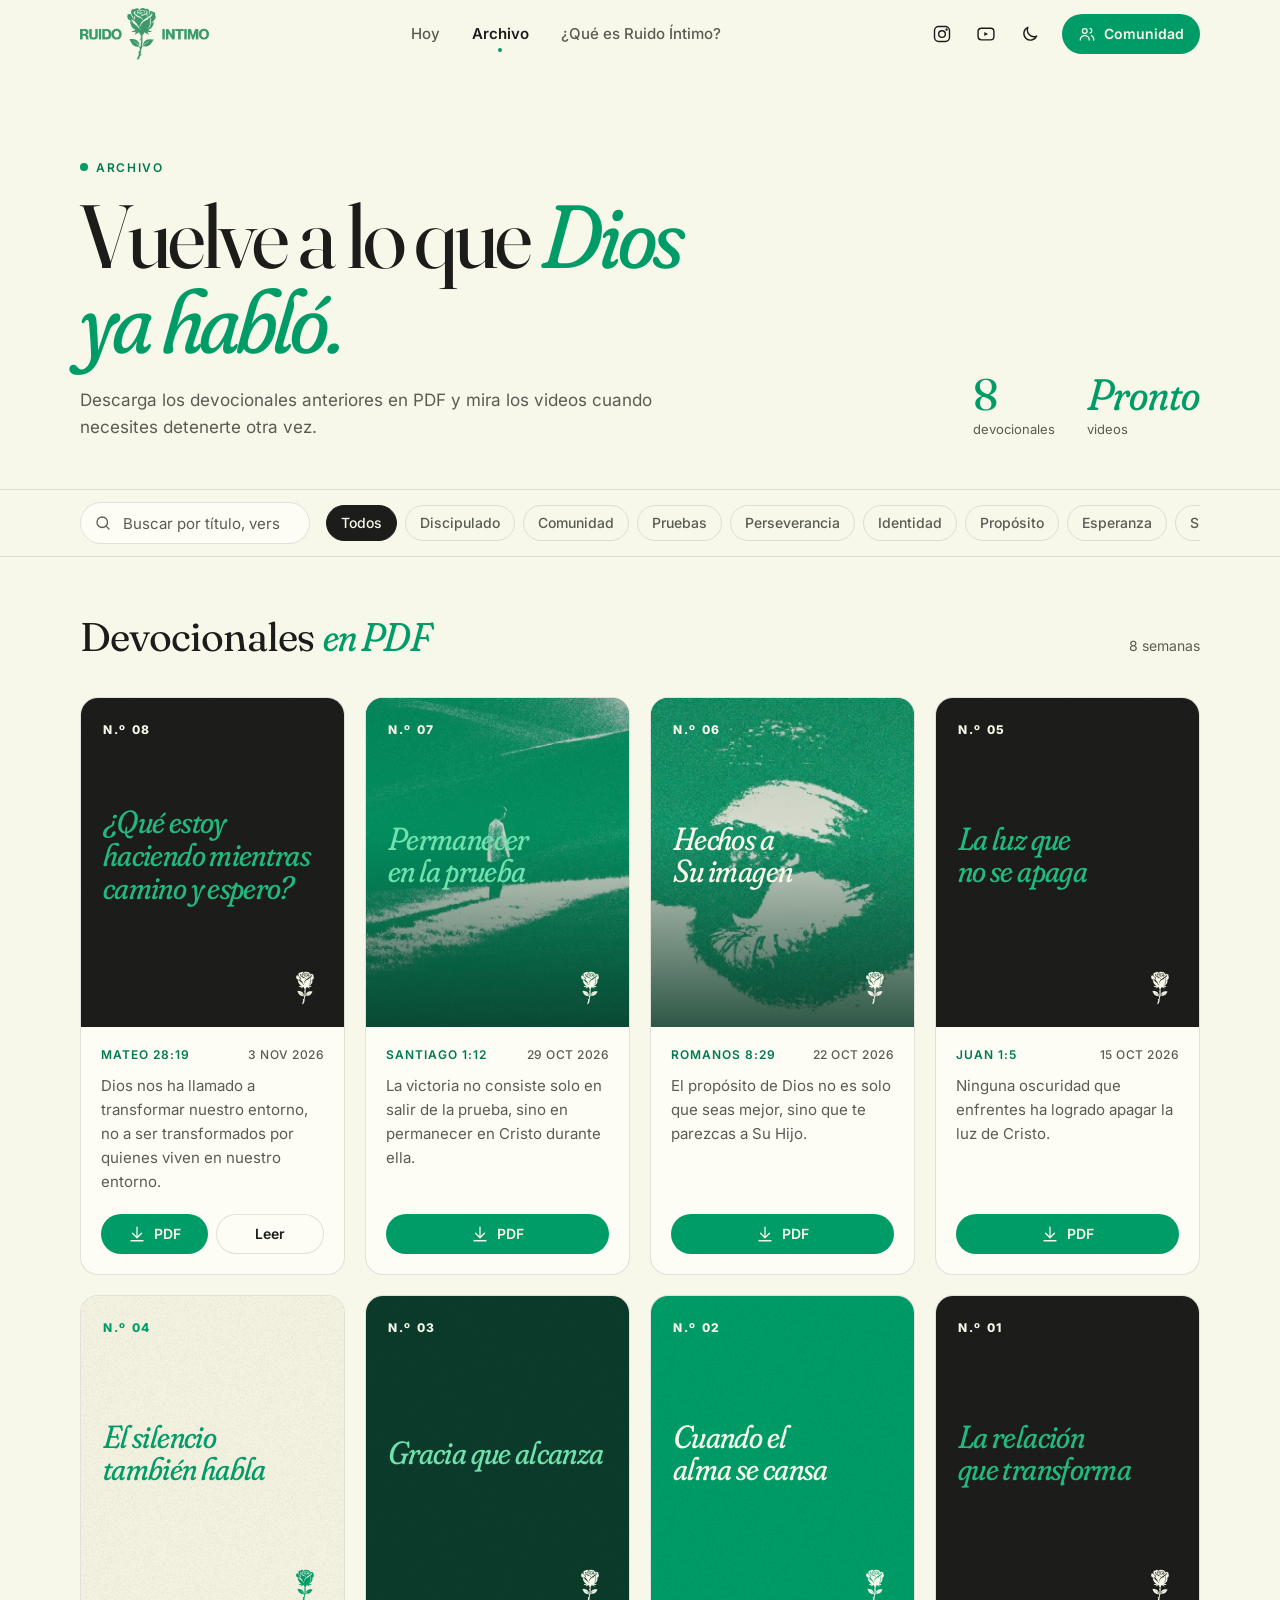
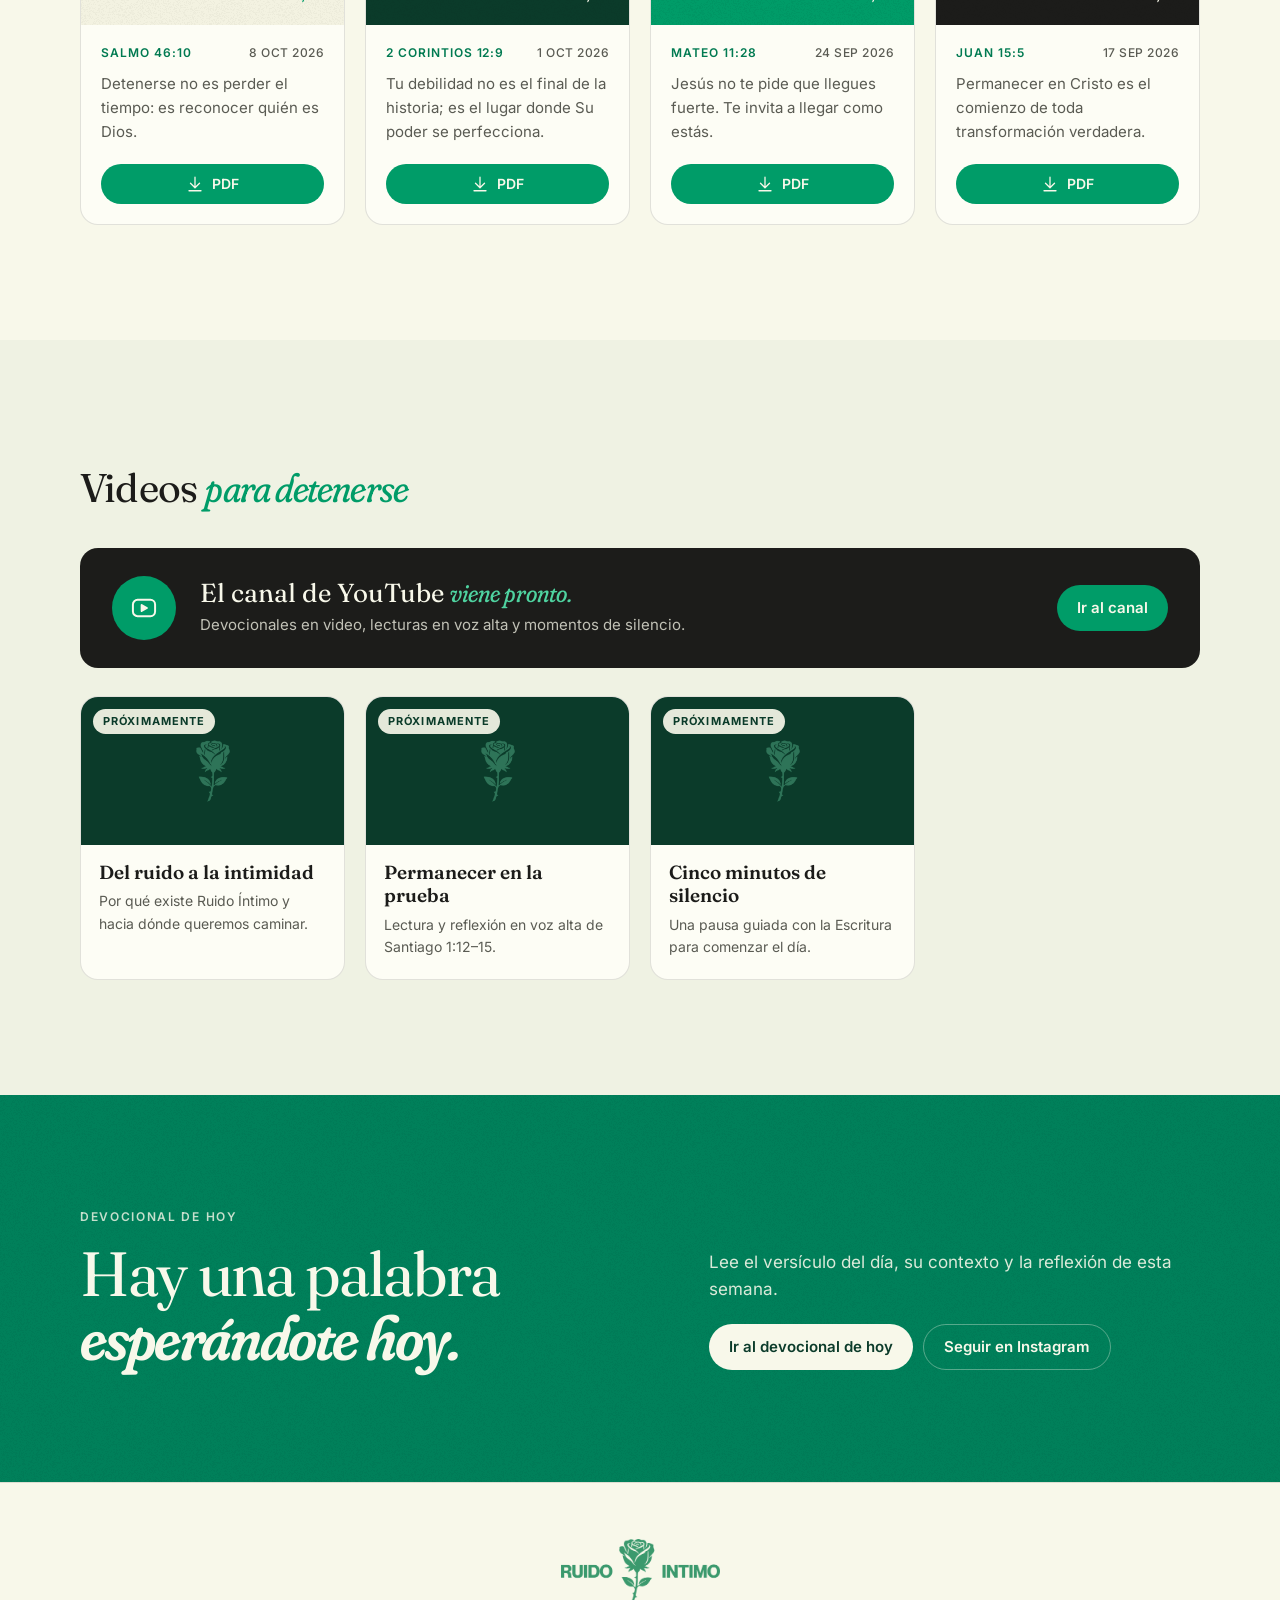
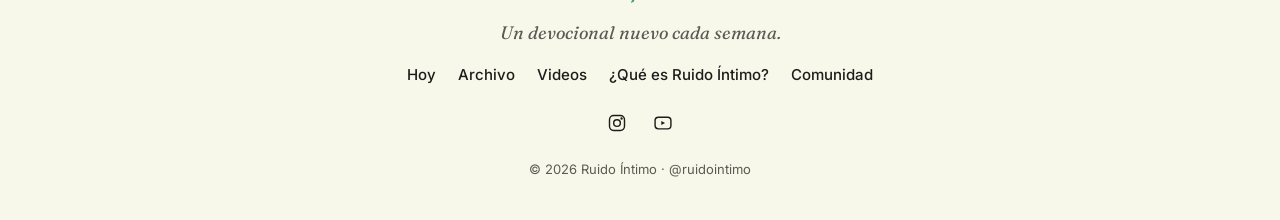
==== archivo.html @ d2992144 "Publicar sitio Ruido Íntimo: Hoy, Archivo y ¿Qué es Ruido Íntimo? Devocional del 3 de noviembre (Mat" ====
<!DOCTYPE html>
<html lang="es">
<head>
  <meta charset="UTF-8">
  <meta name="viewport" content="width=device-width, initial-scale=1.0">
  <title>Archivo · Devocionales y videos · Ruido Íntimo</title>
  <meta name="description" content="Descarga los devocionales anteriores de Ruido Íntimo en PDF y mira los videos del canal.">
  <meta name="theme-color" content="#F8F8EA" media="(prefers-color-scheme: light)">
  <meta name="theme-color" content="#0E1310" media="(prefers-color-scheme: dark)">

  <meta property="og:type" content="website">
  <meta property="og:title" content="Archivo · Ruido Íntimo">
  <meta property="og:description" content="Devocionales anteriores en PDF y videos.">
  <meta property="og:image" content="img/og-ruido-intimo.jpg">

  <link rel="icon" href="img/favicon.png" type="image/png">
  <link rel="apple-touch-icon" href="img/apple-touch-icon.png">

  <script>
    document.documentElement.classList.add('js');
    try { var t = localStorage.getItem('ri-tema'); if (t) document.documentElement.setAttribute('data-tema', t); } catch (e) {}
  </script>

  <!-- Tipografías propias: se precargan las que se ven primero -->
  <link rel="preload" href="fonts/fraunces-italic.woff2" as="font" type="font/woff2" crossorigin>
  <link rel="preload" href="fonts/inter.woff2" as="font" type="font/woff2" crossorigin>

  <link rel="stylesheet" href="css/estilos.css">
</head>
<body>

  <a class="saltar" href="#contenido">Saltar al contenido</a>

  <!-- ============================================================
       CABECERA
  ============================================================ -->
  <header class="cabecera" id="cabecera">
    <div class="contenedor cabecera-inner">
      <!-- Logotipo: versión a color (modo día) y blanca (modo noche) -->
      <a href="index.html" class="marca" aria-label="Ruido Íntimo — inicio">
        <img class="logo logo-color"  src="img/logo-color.png"  alt="" width="800" height="322">
        <img class="logo logo-blanco" src="img/logo-blanco.png" alt="" width="800" height="322">
      </a>

      <nav class="nav" aria-label="Principal">
        <a href="index.html" class="nav-link">Hoy</a>
        <a href="archivo.html" class="nav-link" aria-current="page">Archivo</a>
        <a href="que-es.html" class="nav-link">¿Qué es Ruido Íntimo?</a>
      </nav>

      <div class="cabecera-acciones">
        <a href="https://www.instagram.com/ruidointimo/" class="icono-btn" target="_blank" rel="noopener" aria-label="Instagram de Ruido Íntimo">
          <svg viewBox="0 0 24 24" aria-hidden="true"><rect x="3" y="3" width="18" height="18" rx="5"/><circle cx="12" cy="12" r="4"/><circle cx="17.5" cy="6.5" r=".6" fill="currentColor"/></svg>
        </a>
        <!-- REEMPLAZA el href por el link de tu canal de YouTube -->
        <a href="https://www.youtube.com/" class="icono-btn" target="_blank" rel="noopener" aria-label="Canal de YouTube de Ruido Íntimo">
          <svg viewBox="0 0 24 24" aria-hidden="true"><rect x="2.5" y="5" width="19" height="14" rx="4"/><path d="M10 9.5l4.5 2.5-4.5 2.5z" fill="currentColor" stroke="none"/></svg>
        </a>
        <button class="icono-btn" type="button" data-tema-toggle aria-label="Cambiar a modo noche">
          <svg class="ico-luna" viewBox="0 0 24 24" aria-hidden="true"><path d="M20 14.5A8 8 0 0 1 9.5 4a8 8 0 1 0 10.5 10.5z"/></svg>
          <svg class="ico-sol" viewBox="0 0 24 24" aria-hidden="true"><circle cx="12" cy="12" r="4"/><path d="M12 2v2M12 20v2M4.9 4.9l1.4 1.4M17.7 17.7l1.4 1.4M2 12h2M20 12h2M4.9 19.1l1.4-1.4M17.7 6.3l1.4-1.4"/></svg>
        </button>
        <a href="que-es.html#comunidad" class="btn btn-primario btn-sm btn-comunidad">
          <svg viewBox="0 0 24 24" aria-hidden="true"><circle cx="9" cy="8" r="3.2"/><path d="M3 20a6 6 0 0 1 12 0"/><path d="M16 4.6a3.2 3.2 0 0 1 0 6.2M18 14.2A6 6 0 0 1 21 20"/></svg>
          Comunidad
        </a>
      </div>
    </div>
  </header>


  <main id="contenido">

    <!-- ============================================================
         PRESENTACIÓN DEL ARCHIVO
    ============================================================ -->
    <section class="archivo-hero">
      <div class="contenedor archivo-hero-grid">
        <div>
          <p class="eyebrow entrada" style="--d:0"><span class="punto" aria-hidden="true"></span> Archivo</p>
          <h1 class="archivo-titulo entrada" style="--d:1">Vuelve a lo que <em>Dios ya habló.</em></h1>
          <p class="bajada entrada" style="--d:2" >Descarga los devocionales anteriores en PDF y mira los videos cuando necesites detenerte otra vez.</p>
        </div>
        <div class="archivo-cifras entrada" style="--d:3">
          <p><span class="cifra-num" id="cifra-devocionales">0</span><span class="cifra-etq">devocionales</span></p>
          <p><span class="cifra-num" id="cifra-videos">0</span><span class="cifra-etq">videos</span></p>
        </div>
      </div>
    </section>


    <!-- ============================================================
         FILTROS (búsqueda + temas)
    ============================================================ -->
    <div class="filtros">
      <div class="contenedor filtros-inner">
        <label class="buscador">
          <span class="sr-only">Buscar devocional</span>
          <svg viewBox="0 0 24 24" aria-hidden="true"><circle cx="11" cy="11" r="7"/><path d="M20 20l-3.5-3.5"/></svg>
          <input type="search" id="buscar" placeholder="Buscar por título, versículo o tema" autocomplete="off">
        </label>
        <div class="chips" id="chips" role="group" aria-label="Filtrar por tema">
          <!-- Se generan desde js/archivo.js -->
        </div>
      </div>
    </div>


    <!-- ============================================================
         DEVOCIONALES ANTERIORES (PDF)
         Las tarjetas se generan desde la lista en js/archivo.js
    ============================================================ -->
    <section class="seccion" id="devocionales" aria-labelledby="titulo-devs" style="padding-top:48px">
      <div class="contenedor">
        <div class="subtitulo-bloque">
          <h2 id="titulo-devs">Devocionales <em>en PDF</em></h2>
          <p class="resultados" id="resultados" aria-live="polite"></p>
        </div>

        <div class="grilla" id="grilla-devocionales">
          <noscript><p>Activa JavaScript para ver el archivo de devocionales.</p></noscript>
        </div>

        <div class="vacio" id="vacio">
          <strong>No encontramos ese devocional</strong>
          Prueba con otra palabra o elige “Todos”.
        </div>
      </div>
    </section>


    <!-- ============================================================
         VIDEOS (YouTube)
    ============================================================ -->
    <section class="seccion seccion-tinte" id="videos" aria-labelledby="titulo-videos">
      <div class="contenedor">
        <div class="subtitulo-bloque">
          <h2 id="titulo-videos">Videos <em>para detenerse</em></h2>
        </div>

        <div class="canal revelar">
          <span class="canal-icono" aria-hidden="true">
            <svg viewBox="0 0 24 24"><rect x="2.5" y="5" width="19" height="14" rx="4"/><path d="M10 9.5l4.5 2.5-4.5 2.5z" fill="currentColor"/></svg>
          </span>
          <div>
            <h3>El canal de YouTube <em>viene pronto.</em></h3>
            <p>Devocionales en video, lecturas en voz alta y momentos de silencio.</p>
          </div>
          <!-- REEMPLAZA el href por el link de tu canal cuando exista -->
          <a href="https://www.youtube.com/" class="btn btn-primario" target="_blank" rel="noopener" id="btn-canal">Ir al canal</a>
        </div>

        <div class="grilla grilla-videos" id="grilla-videos">
          <!-- Se generan desde js/archivo.js -->
        </div>
      </div>
    </section>


    <!-- ============================================================
         CIERRE
    ============================================================ -->
    <section class="cierre" aria-labelledby="titulo-cierre">
      <div class="contenedor cierre-grid revelar">
        <div>
          <p class="eyebrow eyebrow-claro">Devocional de hoy</p>
          <h2 id="titulo-cierre" class="cierre-titulo">Hay una palabra <em>esperándote hoy.</em></h2>
        </div>
        <div class="cierre-acciones">
          <p>Lee el versículo del día, su contexto y la reflexión de esta semana.</p>
          <div class="acciones">
            <a href="index.html" class="btn btn-claro">Ir al devocional de hoy</a>
            <a href="https://www.instagram.com/ruidointimo/" class="btn btn-borde-claro" target="_blank" rel="noopener">Seguir en Instagram</a>
          </div>
        </div>
      </div>
    </section>

  </main>


  <footer class="pie">
    <div class="contenedor pie-inner">
      <a href="index.html" class="pie-marca" aria-label="Ruido Íntimo — inicio">
        <img class="logo logo-color"  src="img/logo-color.png"  alt="" width="800" height="322" loading="lazy">
        <img class="logo logo-blanco" src="img/logo-blanco.png" alt="" width="800" height="322" loading="lazy">
      </a>
      <p class="pie-lema">Un devocional nuevo cada semana.</p>
      <nav class="pie-nav" aria-label="Pie de página">
        <a href="index.html">Hoy</a>
        <a href="archivo.html">Archivo</a>
        <a href="archivo.html#videos">Videos</a>
        <a href="que-es.html">¿Qué es Ruido Íntimo?</a>
        <a href="que-es.html#comunidad">Comunidad</a>
      </nav>
      <div class="pie-redes">
        <a href="https://www.instagram.com/ruidointimo/" class="icono-btn" target="_blank" rel="noopener" aria-label="Instagram"><svg viewBox="0 0 24 24" aria-hidden="true"><rect x="3" y="3" width="18" height="18" rx="5"/><circle cx="12" cy="12" r="4"/><circle cx="17.5" cy="6.5" r=".6" fill="currentColor"/></svg></a>
        <a href="https://www.youtube.com/" class="icono-btn" target="_blank" rel="noopener" aria-label="YouTube"><svg viewBox="0 0 24 24" aria-hidden="true"><rect x="2.5" y="5" width="19" height="14" rx="4"/><path d="M10 9.5l4.5 2.5-4.5 2.5z" fill="currentColor" stroke="none"/></svg></a>
      </div>
      <p class="pie-copy">© <span data-anio>2026</span> Ruido Íntimo · @ruidointimo</p>
    </div>
  </footer>


  <nav class="tabbar" aria-label="Navegación móvil">
    <a href="index.html" class="tab">
      <svg viewBox="0 0 24 24" aria-hidden="true"><path d="M12 3v3M12 18v3M3 12h3M18 12h3"/><circle cx="12" cy="12" r="4"/></svg>
      Hoy
    </a>
    <a href="archivo.html" class="tab" aria-current="page">
      <svg viewBox="0 0 24 24" aria-hidden="true"><path d="M4 4h6l2 2h8v13a1 1 0 0 1-1 1H5a1 1 0 0 1-1-1z"/></svg>
      Archivo
    </a>
    <a href="que-es.html#comunidad" class="tab">
      <svg viewBox="0 0 24 24" aria-hidden="true"><circle cx="9" cy="8" r="3.2"/><path d="M3 20a6 6 0 0 1 12 0"/><path d="M16 4.6a3.2 3.2 0 0 1 0 6.2M18 14.2A6 6 0 0 1 21 20"/></svg>
      Comunidad
    </a>
    <a href="que-es.html" class="tab">
      <svg viewBox="0 0 24 24" aria-hidden="true"><path d="M12 21c-4-3-8-6.5-8-11a4.5 4.5 0 0 1 8-2.8A4.5 4.5 0 0 1 20 10c0 4.5-4 8-8 11z"/></svg>
      Qué es
    </a>
  </nav>

  <div class="aviso" id="aviso" role="status" aria-live="polite"></div>

  <script src="js/app.js" defer></script>
  <script src="js/archivo.js" defer></script>
</body>
</html>
---- css/estilos.css ----
/* ============================================================
   RUIDO ÍNTIMO — estilos.css
   Sitio devocional: Hoy (index.html) + Archivo (archivo.html)

   Índice
   00. Tipografías
   01. Variables (colores, tipografía, espacios) + modo noche
   02. Base
   03. Utilidades y botones
   04. Cabecera, navegación y barra de progreso
   05. Hoy — versículo del día
   06. Secciones genéricas
   07. Lector bíblico
   08. Concordancias
   09. Devocional
   10. Cierre y pie
   11. Archivo — devocionales y videos
   11b. ¿Qué es Ruido Íntimo?
   12. Elementos flotantes (tabbar, selección, aviso)
   13. Animaciones
   14. Responsive
   ============================================================ */


/* ------------------------------------------------------------
   00. TIPOGRAFÍAS (alojadas en el sitio: más rápido, sin terceros)
   Fraunces (serif editorial, con eje SOFT) + Inter (sans de interfaz)
   Licencia SIL Open Font License — ver /fonts
------------------------------------------------------------ */
@font-face {
  font-family: 'Fraunces';
  font-style: normal;
  font-weight: 100 900;
  font-display: swap;
  src: url('../fonts/fraunces.woff2') format('woff2');
}
@font-face {
  font-family: 'Fraunces';
  font-style: italic;
  font-weight: 100 900;
  font-display: swap;
  src: url('../fonts/fraunces-italic.woff2') format('woff2');
}
@font-face {
  font-family: 'Inter';
  font-style: normal;
  font-weight: 100 900;
  font-display: swap;
  src: url('../fonts/inter.woff2') format('woff2');
}

/* ------------------------------------------------------------
   01. VARIABLES
   Verde de marca tomado de las piezas de Instagram (#009C68)
------------------------------------------------------------ */
:root {
  /* Rosa del logo incrustada: funciona también al abrir el sitio sin servidor */
  --rosa: url('[data-uri]');
  --crema:        #F8F8EA;   /* fondo papel de las piezas */
  --papel:        #FDFDF5;   /* tarjetas */
  --tinte:        #EFF2E3;   /* fondo alterno de sección */
  --tinta:        #1C1C1A;   /* texto principal */
  --tinta-suave:  #5A5B53;   /* texto secundario */
  --linea:        rgba(28, 28, 26, .12);

  --verde:        #009C68;   /* verde Ruido Íntimo */
  --verde-texto:  #007A51;   /* verde con contraste AA para textos pequeños */
  --verde-hondo:  #0B3B2A;   /* verde profundo para bloques oscuros */
  --verde-luz:    #DCEFE4;   /* marcado de versículos */
  --sobre-verde:  #F8F8EA;

  --serif: 'Fraunces', Georgia, 'Times New Roman', serif;
  --sans:  'Inter', system-ui, -apple-system, 'Segoe UI', Roboto, sans-serif;

  --ancho:        1200px;
  --ancho-lectura: 680px;
  --radio:        18px;
  --radio-sm:     10px;
  --sombra:       0 1px 2px rgba(0,0,0,.04), 0 12px 32px -12px rgba(11,59,42,.18);
  --tam-lectura:  1.1875rem; /* 19px — el lector A−/A+ lo modifica */
  --cabecera-alto: 68px;
}

/* Modo noche: cuando el sistema lo pide y la persona no eligió "día" */
@media (prefers-color-scheme: dark) {
  :root:not([data-tema="claro"]) {
    --crema:       #0E1310;
    --papel:       #151C18;
    --tinte:       #121915;
    --tinta:       #ECEDE2;
    --tinta-suave: #A4AA9F;
    --linea:       rgba(236, 237, 226, .12);
    --verde:       #22B97F;
    --verde-texto: #4FD3A0;
    --verde-hondo: #08281C;
    --verde-luz:   rgba(34, 185, 127, .18);
    --sobre-verde: #08190F;
    --sombra:      0 1px 2px rgba(0,0,0,.3), 0 12px 32px -12px rgba(0,0,0,.6);
  }
}
/* Modo noche elegido manualmente */
:root[data-tema="oscuro"] {
  --crema:       #0E1310;
  --papel:       #151C18;
  --tinte:       #121915;
  --tinta:       #ECEDE2;
  --tinta-suave: #A4AA9F;
  --linea:       rgba(236, 237, 226, .12);
  --verde:       #22B97F;
  --verde-texto: #4FD3A0;
  --verde-hondo: #08281C;
  --verde-luz:   rgba(34, 185, 127, .18);
  --sobre-verde: #08190F;
  --sombra:      0 1px 2px rgba(0,0,0,.3), 0 12px 32px -12px rgba(0,0,0,.6);
}


/* ------------------------------------------------------------
   02. BASE
------------------------------------------------------------ */
*, *::before, *::after { box-sizing: border-box; }

html {
  scroll-behavior: smooth;
  scroll-padding-top: calc(var(--cabecera-alto) + 16px);
  -webkit-text-size-adjust: 100%;
}

body {
  margin: 0;
  background: var(--crema);
  color: var(--tinta);
  font-family: var(--sans);
  font-size: 1rem;
  line-height: 1.6;
  -webkit-font-smoothing: antialiased;
  text-rendering: optimizeLegibility;
  transition: background-color .3s ease, color .3s ease;
}

img, svg { display: block; max-width: 100%; }
img { height: auto; }

h1, h2, h3, p, blockquote, figure, ul { margin: 0; }
ul { padding: 0; list-style: none; }

a { color: inherit; text-decoration: none; }

button { font: inherit; color: inherit; cursor: pointer; background: none; border: 0; padding: 0; }

svg { fill: none; stroke: currentColor; stroke-width: 1.7; stroke-linecap: round; stroke-linejoin: round; }

::selection { background: var(--verde); color: var(--sobre-verde); }

:focus-visible {
  outline: 2px solid var(--verde);
  outline-offset: 3px;
  border-radius: 6px;
}

.saltar {
  position: absolute; left: 16px; top: -60px; z-index: 100;
  background: var(--verde); color: var(--sobre-verde);
  padding: 10px 16px; border-radius: 999px; font-weight: 600;
}
.saltar:focus { top: 12px; }

.sr-only {
  position: absolute; width: 1px; height: 1px;
  overflow: hidden; clip: rect(0 0 0 0); white-space: nowrap;
}


/* Itálicas suaves (eje SOFT de Fraunces), como en las piezas de Instagram */
.versiculo-grande p { font-variation-settings: "opsz" 144, "SOFT" 0; }
.titulo-seccion em, .devocional-titulo em, .cierre-titulo em,
.archivo-titulo em, .subtitulo-bloque h2 em, .portada-titulo, .conc-texto,
.cita-destacada p, .tarjeta-devocional-titulo em, .hoy-imagen-ref, .canal h3 em {
  font-variation-settings: "opsz" 144, "SOFT" 100;
}


/* ------------------------------------------------------------
   03. UTILIDADES Y BOTONES
------------------------------------------------------------ */
.contenedor {
  width: 100%;
  max-width: var(--ancho);
  margin-inline: auto;
  padding-inline: clamp(16px, 4vw, 40px);
}

.eyebrow {
  display: flex; align-items: center; flex-wrap: wrap; gap: 8px;
  font-family: var(--sans);
  font-size: .75rem;
  font-weight: 600;
  letter-spacing: .14em;
  text-transform: uppercase;
  color: var(--verde-texto);
}
.eyebrow .sep { opacity: .5; }
.eyebrow time { color: var(--tinta-suave); letter-spacing: .08em; }
.eyebrow .num {
  font-weight: 800; color: var(--tinta);
  padding-right: 10px; margin-right: 2px;
  border-right: 1px solid var(--linea);
}

.punto {
  width: 8px; height: 8px; border-radius: 50%;
  background: var(--verde);
  box-shadow: 0 0 0 0 var(--verde);
  animation: latido 2.4s ease-out infinite;
}

.chip {
  display: inline-flex; align-items: center;
  font-family: var(--sans);
  font-size: .6875rem; font-weight: 600; font-style: normal;
  letter-spacing: .08em;
  padding: 3px 8px;
  border: 1px solid var(--linea);
  border-radius: 999px;
  color: var(--tinta-suave);
  vertical-align: middle;
}
.chip-solido { background: var(--verde); border-color: var(--verde); color: var(--sobre-verde); }

.btn {
  display: inline-flex; align-items: center; justify-content: center; gap: 8px;
  min-height: 46px;
  padding: 0 20px;
  border-radius: 999px;
  font-family: var(--sans);
  font-size: .9375rem;
  font-weight: 600;
  line-height: 1;
  white-space: nowrap;
  transition: transform .2s ease, background-color .2s ease, color .2s ease, border-color .2s ease;
}
.btn svg { width: 18px; height: 18px; flex-shrink: 0; }
.btn:active { transform: scale(.97); }

.btn-primario { background: var(--verde); color: var(--sobre-verde); }
.btn-primario:hover { background: var(--verde-texto); }

.btn-borde { border: 1px solid var(--linea); color: var(--tinta); background: var(--papel); }
.btn-borde:hover { border-color: var(--verde); color: var(--verde-texto); }

.btn-claro { background: var(--sobre-verde); color: var(--verde-hondo); }
.btn-claro:hover { background: #fff; }
.btn-borde-claro { border: 1px solid rgba(248,248,234,.35); color: #F8F8EA; }
.btn-borde-claro:hover { border-color: #F8F8EA; }

.btn-sm { min-height: 40px; padding: 0 16px; font-size: .875rem; }

.btn[aria-disabled="true"] { opacity: .5; pointer-events: none; }

.icono-btn {
  display: grid; place-items: center;
  width: 40px; height: 40px;
  border-radius: 50%;
  color: var(--tinta);
  transition: background-color .2s ease, color .2s ease;
}
.icono-btn:hover { background: var(--verde-luz); color: var(--verde-texto); }
.icono-btn svg { width: 20px; height: 20px; }

/* Ícono sol/luna según el tema */
.ico-sol { display: none; }
:root[data-tema="oscuro"] .ico-luna { display: none; }
:root[data-tema="oscuro"] .ico-sol  { display: block; }
@media (prefers-color-scheme: dark) {
  :root:not([data-tema="claro"]) .ico-luna { display: none; }
  :root:not([data-tema="claro"]) .ico-sol  { display: block; }
}


/* ------------------------------------------------------------
   04. CABECERA, NAVEGACIÓN Y PROGRESO
------------------------------------------------------------ */
.progreso {
  position: fixed; inset: 0 0 auto 0; z-index: 60;
  height: 3px; pointer-events: none;
}
.progreso span {
  display: block; height: 100%;
  background: var(--verde);
  transform: scaleX(0);
  transform-origin: left;
}

.cabecera {
  position: sticky; top: 0; z-index: 50;
  height: var(--cabecera-alto);
  background: color-mix(in srgb, var(--crema) 86%, transparent);
  -webkit-backdrop-filter: saturate(140%) blur(12px);
  backdrop-filter: saturate(140%) blur(12px);
  border-bottom: 1px solid transparent;
  transition: border-color .3s ease, background-color .3s ease;
}
.cabecera.con-borde { border-bottom-color: var(--linea); }

.cabecera-inner {
  height: 100%;
  display: flex; align-items: center; justify-content: space-between; gap: 24px;
}

/* Logotipo: dos aplicaciones.
   Color en modo día · Blanco en modo noche (mejor contraste sobre fondo oscuro) */
.marca, .pie-marca { display: flex; align-items: center; flex-shrink: 0; }
.logo { display: block; height: 52px; width: auto; }
.logo-blanco { display: none; }
:root[data-tema="oscuro"] .logo-color  { display: none; }
:root[data-tema="oscuro"] .logo-blanco { display: block; }
@media (prefers-color-scheme: dark) {
  :root:not([data-tema="claro"]) .logo-color  { display: none; }
  :root:not([data-tema="claro"]) .logo-blanco { display: block; }
}
.marca .logo { transition: transform .3s ease, opacity .3s ease; }
.marca:hover .logo { transform: scale(1.03); }

.btn-comunidad { margin-left: 8px; }

.nav { display: flex; gap: 4px; }
.nav-link {
  position: relative;
  padding: 8px 14px;
  border-radius: 999px;
  font-size: .9375rem; font-weight: 500;
  color: var(--tinta-suave);
  transition: color .2s ease, background-color .2s ease;
}
.nav-link:hover { color: var(--tinta); background: var(--verde-luz); }
.nav-link[aria-current="page"] { color: var(--tinta); font-weight: 600; }
.nav-link[aria-current="page"]::after {
  content: ""; position: absolute; left: 50%; bottom: 2px;
  width: 4px; height: 4px; border-radius: 50%;
  background: var(--verde); transform: translateX(-50%);
}

.cabecera-acciones { display: flex; align-items: center; gap: 4px; }


/* ------------------------------------------------------------
   05. HOY — VERSÍCULO DEL DÍA
------------------------------------------------------------ */
.hoy {
  padding-block: clamp(24px, 5vw, 64px) clamp(56px, 8vw, 112px);
}

.hoy-grid {
  display: grid;
  grid-template-columns: minmax(0, 5fr) minmax(0, 6fr);
  gap: clamp(28px, 5vw, 80px);
  align-items: center;
}

/* Imagen con grano, como en las piezas impresas */
.hoy-imagen {
  position: relative;
  aspect-ratio: 4 / 5;
  overflow: hidden;
  border-radius: 4px;
  background: var(--verde);
}
.hoy-imagen picture { display: block; height: 100%; }
.hoy-imagen img {
  width: 100%; height: 100%;
  object-fit: cover;
  object-position: 64% 50%;
  animation: respirar 18s ease-in-out infinite alternate;
}
.hoy-imagen::after {
  content: ""; position: absolute; inset: 0;
  background: url('../img/grano.png');
  mix-blend-mode: multiply;
  opacity: .55;
  pointer-events: none;
}
.hoy-imagen-ref {
  position: absolute; right: 16px; bottom: 14px; z-index: 1;
  font-family: var(--serif);
  font-style: italic; font-weight: 600;
  font-size: .9375rem;
  color: var(--verde-hondo);
  background: rgba(248,248,234,.88);
  padding: 4px 10px;
  border-radius: 999px;
}

.hoy-texto { display: flex; flex-direction: column; gap: 24px; }

.versiculo-grande p {
  font-family: var(--serif);
  font-style: italic;
  font-weight: 400;
  font-size: clamp(1.75rem, 1.1rem + 2.3vw, 3rem);
  line-height: 1.14;
  letter-spacing: -.008em;
  word-spacing: .06em;
  color: var(--tinta);
  text-wrap: pretty;
}
.versiculo-grande strong {
  font-weight: 800;
  color: var(--verde);
}

.referencia {
  display: flex; align-items: center; gap: 10px;
  font-family: var(--serif);
  font-size: 1.125rem; font-weight: 600;
}

.acciones { display: flex; flex-wrap: wrap; gap: 10px; }

/* Tarjeta de acceso al devocional */
.tarjeta-devocional {
  position: relative;
  display: grid; gap: 4px;
  margin-top: 8px;
  padding: 18px 64px 18px 22px;
  background: var(--papel);
  border: 1px solid var(--linea);
  border-left: 3px solid var(--verde);
  border-radius: var(--radio-sm);
  transition: transform .25s ease, box-shadow .25s ease;
}
.tarjeta-devocional:hover { transform: translateY(-2px); box-shadow: var(--sombra); }
.tarjeta-devocional-etq {
  font-size: .6875rem; font-weight: 600; letter-spacing: .14em; text-transform: uppercase;
  color: var(--verde-texto);
}
.tarjeta-devocional-titulo { font-family: var(--serif); font-size: 1.375rem; line-height: 1.2; }
.tarjeta-devocional-titulo em { color: var(--verde); }
.tarjeta-devocional-meta { font-size: .8125rem; color: var(--tinta-suave); }
.tarjeta-devocional .flecha {
  position: absolute; right: 22px; top: 50%;
  width: 22px; height: 22px; margin-top: -11px;
  color: var(--verde);
  transition: transform .25s ease;
}
.tarjeta-devocional:hover .flecha { transform: translateX(4px); }


/* ------------------------------------------------------------
   06. SECCIONES GENÉRICAS
------------------------------------------------------------ */
.seccion { padding-block: clamp(64px, 9vw, 120px); }
.seccion-tinte { background: var(--tinte); }

.seccion-cabecera {
  max-width: 720px;
  margin-bottom: clamp(32px, 4vw, 48px);
  display: grid; gap: 14px;
}

.titulo-seccion {
  font-family: var(--serif);
  font-weight: 400;
  font-size: clamp(2.25rem, 1.6rem + 2.4vw, 3.5rem);
  line-height: 1.05;
  letter-spacing: -.025em;
  font-variation-settings: "opsz" 144;
}
.titulo-seccion em, .devocional-titulo em, .cierre-titulo em, .archivo-titulo em {
  font-style: italic; color: var(--verde);
}

.bajada {
  font-size: 1.0625rem;
  color: var(--tinta-suave);
  max-width: 56ch;
}


/* ------------------------------------------------------------
   07. LECTOR BÍBLICO
------------------------------------------------------------ */
/* En escritorio: título a la izquierda (fijo) y lector a la derecha */
.pasaje-grid {
  display: grid;
  grid-template-columns: minmax(0, 4fr) minmax(0, 7fr);
  gap: clamp(32px, 5vw, 80px);
  align-items: start;
}
.pasaje-grid .seccion-cabecera {
  position: sticky; top: calc(var(--cabecera-alto) + 32px);
  margin-bottom: 0;
}

.lector {
  max-width: 820px;
  background: var(--papel);
  border: 1px solid var(--linea);
  border-radius: var(--radio);
  box-shadow: var(--sombra);
  overflow: hidden;
}

.lector-barra {
  display: flex; align-items: center; gap: 12px;
  padding: 14px 20px;
  border-bottom: 1px solid var(--linea);
}
.lector-titulo { font-weight: 600; font-size: .9375rem; }

.tamano { margin-left: auto; display: flex; gap: 4px; }
.tamano-btn {
  width: 38px; height: 34px;
  border: 1px solid var(--linea);
  border-radius: 8px;
  font-family: var(--serif); font-weight: 600; font-size: .9375rem;
  transition: border-color .2s ease, color .2s ease;
}
.tamano-btn span { font-family: var(--sans); font-size: .75rem; margin-left: 1px; }
.tamano-btn:hover { border-color: var(--verde); color: var(--verde-texto); }

.lector-texto {
  padding: clamp(24px, 4vw, 48px) clamp(20px, 5vw, 56px);
  font-family: var(--serif);
  font-size: var(--tam-lectura);
  line-height: 1.85;
}

/* Cada versículo se puede tocar para marcar */
.v {
  border-radius: 4px;
  cursor: pointer;
  transition: background-color .2s ease, box-shadow .2s ease;
  -webkit-box-decoration-break: clone;
          box-decoration-break: clone;
}
.v:hover { background: color-mix(in srgb, var(--verde-luz) 60%, transparent); }
.v sup {
  font-family: var(--sans);
  font-size: .62em; font-weight: 700;
  color: var(--verde-texto);
  margin: 0 4px 0 2px;
  vertical-align: .55em;
}
.v-dia { font-weight: 600; }
.v.marcado {
  background: var(--verde-luz);
  box-shadow: 0 2px 0 var(--verde);
}

.lector-credito {
  padding: 14px 20px;
  border-top: 1px solid var(--linea);
  font-size: .75rem;
  color: var(--tinta-suave);
}


/* ------------------------------------------------------------
   07b. VERSIONES, PIANO Y COMENTARIOS (index.html)
------------------------------------------------------------ */
.pasaje-columna { display: grid; gap: 14px; min-width: 0; }

/* Pestañas de versión */
.versiones {
  display: flex; gap: 4px;
  padding: 4px;
  background: var(--tinte);
  border-radius: 999px;
  overflow-x: auto; scrollbar-width: none;
}
.versiones::-webkit-scrollbar { display: none; }
.version-tab {
  flex-shrink: 0;
  height: 32px; padding: 0 12px;
  border-radius: 999px;
  font-size: .75rem; font-weight: 700; letter-spacing: .06em;
  color: var(--tinta-suave);
  transition: background-color .2s ease, color .2s ease;
}
.version-tab:hover { color: var(--tinta); }
.version-tab[aria-selected="true"] { background: var(--verde); color: var(--sobre-verde); }
.lector-texto.cambio { animation: aparecer .45s ease both; }

/* Reproductor de piano */
.piano {
  display: grid;
  grid-template-columns: auto minmax(0, 1fr) auto;
  align-items: center; gap: 16px;
  padding: 14px 18px 14px 14px;
  background: var(--papel);
  border: 1px solid var(--linea);
  border-radius: var(--radio);
}
.piano-play {
  display: grid; place-items: center;
  width: 52px; height: 52px; border-radius: 50%;
  background: var(--verde); color: var(--sobre-verde);
  transition: transform .2s ease, background-color .2s ease;
}
.piano-play:hover { transform: scale(1.05); }
.piano-play svg { width: 20px; height: 20px; fill: currentColor; stroke: none; }
.piano-play .ico-play { margin-left: 3px; }
.piano-play .ico-pausa, .piano.sonando .piano-play .ico-play { display: none; }
.piano.sonando .piano-play .ico-pausa { display: block; }

.piano-info { position: relative; min-width: 0; }
.piano-titulo { font-family: var(--serif); font-size: 1.0625rem; font-weight: 600; line-height: 1.25; padding-right: 30px; }
.piano-estado { font-size: .8125rem; color: var(--tinta-suave); }

/* Ondas animadas mientras suena */
.piano-ondas { display: inline-flex; align-items: flex-end; gap: 2px; height: 14px; }
.piano-info .piano-ondas { position: absolute; right: 0; top: 4px; opacity: 0; transition: opacity .3s ease; }
.piano.sonando .piano-info .piano-ondas { opacity: 1; }
.piano-ondas i {
  width: 3px; height: 100%; border-radius: 2px;
  background: var(--verde);
  transform: scaleY(.3); transform-origin: bottom;
}
.piano.sonando .piano-ondas i, .piano-mini .piano-ondas i { animation: onda 1.1s ease-in-out infinite; }
.piano-ondas i:nth-child(2) { animation-delay: -.2s !important; }
.piano-ondas i:nth-child(3) { animation-delay: -.5s !important; }
.piano-ondas i:nth-child(4) { animation-delay: -.8s !important; }
.piano-ondas i:nth-child(5) { animation-delay: -.35s !important; }
@keyframes onda { 0%, 100% { transform: scaleY(.3); } 50% { transform: scaleY(1); } }

.piano-volumen { display: flex; align-items: center; gap: 8px; }
.piano-mute { display: grid; place-items: center; width: 34px; height: 34px; border-radius: 50%; color: var(--tinta-suave); }
.piano-mute:hover { color: var(--verde-texto); background: var(--verde-luz); }
.piano-mute svg { width: 20px; height: 20px; }
.piano-mute .ico-mute, .piano.silencio .piano-mute .ico-vol { display: none; }
.piano.silencio .piano-mute .ico-mute { display: block; }

.piano input[type="range"] {
  -webkit-appearance: none; appearance: none;
  width: 120px; height: 4px; border-radius: 4px;
  background: linear-gradient(to right, var(--verde) var(--lleno, 40%), var(--linea) var(--lleno, 40%));
  cursor: pointer;
}
.piano.silencio input[type="range"] { opacity: .45; }
.piano input[type="range"]::-webkit-slider-thumb {
  -webkit-appearance: none; width: 16px; height: 16px; border-radius: 50%;
  background: var(--papel); border: 2px solid var(--verde);
}
.piano input[type="range"]::-moz-range-thumb {
  width: 14px; height: 14px; border-radius: 50%;
  background: var(--papel); border: 2px solid var(--verde);
}

/* Mini reproductor flotante */
.piano-mini {
  position: fixed; right: 20px; bottom: 24px; z-index: 65;
  display: none; align-items: center; gap: 10px;
  height: 44px; padding: 0 16px;
  border-radius: 999px;
  background: var(--tinta); color: var(--crema);
  font-size: .8125rem; font-weight: 600;
  box-shadow: 0 12px 30px -10px rgba(0,0,0,.45);
  animation: aparecer .3s ease;
}
.piano-mini .piano-ondas i { background: #4FD3A0; }
.piano-activo .piano-mini.visible { display: inline-flex; }

/* Comentarios */
.comentarios-grid {
  display: grid;
  grid-template-columns: minmax(0, 4fr) minmax(0, 7fr);
  gap: clamp(32px, 5vw, 80px);
  align-items: start;
}
.comentarios-grid .seccion-cabecera { position: sticky; top: calc(var(--cabecera-alto) + 32px); margin-bottom: 0; }
.comentarios-columna { display: grid; gap: 16px; min-width: 0; }

.com-form {
  display: grid; gap: 16px;
  padding: 24px;
  background: var(--papel);
  border: 1px solid var(--linea);
  border-radius: var(--radio);
  box-shadow: var(--sombra);
}
.campo { position: relative; display: grid; gap: 6px; }
.campo label { font-size: .8125rem; font-weight: 600; }
.campo label span { font-weight: 400; color: var(--tinta-suave); }
.campo input, .campo textarea {
  width: 100%;
  padding: 12px 14px;
  border: 1px solid var(--linea);
  border-radius: 12px;
  background: var(--crema);
  color: var(--tinta);
  font: inherit; font-size: 1rem;
  transition: border-color .2s ease, box-shadow .2s ease;
}
.campo textarea {
  resize: vertical; min-height: 120px;
  font-family: var(--serif); font-size: 1.0625rem; line-height: 1.55;
}
.campo input:focus, .campo textarea:focus {
  outline: none; border-color: var(--verde);
  box-shadow: 0 0 0 3px var(--verde-luz);
}
.campo input::placeholder, .campo textarea::placeholder { color: var(--tinta-suave); opacity: .7; }
.contador { justify-self: end; font-size: .75rem; color: var(--tinta-suave); }
.com-form-pie { display: flex; align-items: center; justify-content: space-between; gap: 16px; }
.com-nota { font-size: .8125rem; color: var(--tinta-suave); max-width: 40ch; }
.com-mensaje:empty { display: none; }
.com-mensaje { font-size: .9375rem; font-weight: 600; color: var(--verde-texto); }
.com-mensaje[data-tipo="error"] { color: #B4432F; }

.com-lista-cabecera { display: flex; align-items: center; gap: 10px; margin-top: 12px; }
.com-lista-cabecera h3 { font-family: var(--serif); font-weight: 400; font-size: 1.5rem; }
.com-lista-cabecera span:not(:empty) {
  min-width: 26px; height: 26px; padding: 0 8px;
  display: grid; place-items: center;
  border-radius: 999px; background: var(--verde); color: var(--sobre-verde);
  font-size: .75rem; font-weight: 700;
}
.com-lista { display: grid; gap: 12px; }
.com-item {
  display: grid; grid-template-columns: auto minmax(0, 1fr); gap: 14px;
  padding: 18px 20px;
  background: var(--papel);
  border: 1px solid var(--linea);
  border-radius: var(--radio);
  animation: aparecer .4s ease both;
}
.com-avatar {
  display: grid; place-items: center;
  width: 38px; height: 38px; border-radius: 50%;
  background: var(--verde-luz); color: var(--verde-texto);
  font-size: .75rem; font-weight: 800;
}
.com-cab { display: flex; align-items: baseline; gap: 10px; font-size: .875rem; }
.com-cab time { color: var(--tinta-suave); font-size: .8125rem; }
.com-texto {
  margin-top: 4px;
  font-family: var(--serif); font-size: 1.0625rem; line-height: 1.55;
  white-space: pre-line; overflow-wrap: anywhere;
}
.com-compartir {
  margin-top: 8px;
  font-size: .8125rem; font-weight: 600; color: var(--verde-texto);
}
.com-compartir:hover { text-decoration: underline; }
.com-vacio {
  padding: 28px; text-align: center;
  border: 1px dashed var(--linea); border-radius: var(--radio);
  font-family: var(--serif); font-style: italic; font-size: 1.125rem; color: var(--tinta-suave);
}
.com-vacio[hidden] { display: none; }
.com-demo { font-size: .75rem; color: var(--tinta-suave); text-align: center; }

@media (max-width: 960px) {
  .comentarios-grid { grid-template-columns: 1fr; }
  .comentarios-grid .seccion-cabecera { position: static; }
}
@media (max-width: 720px) {
  .piano { grid-template-columns: auto minmax(0, 1fr); padding: 12px; }
  .piano-volumen { grid-column: 1 / -1; padding-left: 4px; }
  .piano input[type="range"] { flex: 1; width: auto; }
  /* En celular el mini reproductor va arriba, para no tapar botones */
  .piano-mini { top: calc(var(--cabecera-alto) + 10px); bottom: auto; right: 12px; height: 38px; padding: 0 14px; }
  .lector-barra { flex-wrap: wrap; }
  .com-form { padding: 18px; }
  .com-form-pie { flex-direction: column; align-items: stretch; }
}


/* Título de la pista y enlace al capítulo completo */
.piano-titulo span { font-family: var(--sans); font-size: .8125rem; font-weight: 400; color: var(--tinta-suave); }
.capitulo {
  display: grid; grid-template-columns: auto minmax(0, 1fr) auto; align-items: center; gap: 14px;
  padding: 14px 18px 14px 14px;
  border: 1px dashed color-mix(in srgb, var(--verde) 55%, transparent);
  border-radius: var(--radio);
  background: color-mix(in srgb, var(--verde-luz) 45%, transparent);
  transition: background-color .2s ease, border-color .2s ease;
}
.capitulo:hover { background: var(--verde-luz); border-color: var(--verde); border-style: solid; }
.capitulo-icono {
  display: grid; place-items: center; width: 44px; height: 44px; border-radius: 50%;
  background: var(--papel); color: var(--verde-texto); border: 1px solid var(--linea);
}
.capitulo-icono svg { width: 22px; height: 22px; }
.capitulo-texto { display: grid; gap: 2px; min-width: 0; }
.capitulo-texto strong { font-family: var(--serif); font-size: 1.0625rem; font-weight: 600; }
.capitulo-texto span { font-size: .8125rem; color: var(--tinta-suave); }
.capitulo-texto b { font-weight: 700; color: var(--verde-texto); }
.capitulo-flecha { width: 20px; height: 20px; color: var(--verde-texto); transition: transform .2s ease; }
.capitulo { width: 100%; text-align: left; font: inherit; color: inherit; cursor: pointer; }
.capitulo:hover .capitulo-flecha { transform: translateY(2px); }
.capitulo.abierto { border-style: solid; border-color: var(--verde); background: var(--verde-luz); }
.capitulo.abierto .capitulo-flecha { transform: rotate(180deg); }

/* Capítulo completo desplegado */
.capitulo-panel {
  display: grid; gap: 18px;
  padding: clamp(18px, 3vw, 32px);
  background: var(--papel);
  border: 1px solid var(--linea);
  border-radius: var(--radio);
  box-shadow: var(--sombra);
  scroll-margin-top: calc(var(--cabecera-alto) + 16px);
  animation: aparecer .45s ease both;
}
.capitulo-cab { display: flex; align-items: flex-start; justify-content: space-between; gap: 12px; }
.capitulo-cab h3 {
  display: flex; align-items: center; gap: 10px; flex-wrap: wrap; margin-top: 6px;
  font-family: var(--serif); font-weight: 400; font-size: clamp(1.75rem, 1.3rem + 1.4vw, 2.25rem); line-height: 1.1;
}
.capitulo-aviso {
  padding: 10px 14px; border-radius: 10px;
  background: var(--verde-luz); color: var(--tinta);
  font-size: .875rem;
}
.capitulo-lectura {
  font-family: var(--serif);
  font-size: var(--tam-lectura);
  line-height: 1.85;
  max-width: 68ch;
  min-height: 120px;
}
.capitulo-lectura .cv sup {
  font-family: var(--sans); font-size: .62em; font-weight: 700;
  color: var(--verde-texto); margin: 0 4px 0 2px; vertical-align: .55em;
}
.capitulo-lectura .cv-dia {
  background: var(--verde-luz);
  box-shadow: 0 2px 0 var(--verde);
  border-radius: 4px;
  -webkit-box-decoration-break: clone; box-decoration-break: clone;
}
.capitulo-cargando {
  display: block; height: 14px; margin: 14px 0;
  border-radius: 7px;
  background: linear-gradient(90deg, var(--linea), var(--verde-luz), var(--linea));
  background-size: 200% 100%;
  animation: brillo 1.4s ease-in-out infinite;
}
@keyframes brillo { from { background-position: 100% 0; } to { background-position: -100% 0; } }
.capitulo-error { display: grid; gap: 14px; font-family: var(--sans); font-size: .9375rem; color: var(--tinta-suave); }
.capitulo-pie {
  display: flex; align-items: center; justify-content: space-between; gap: 14px; flex-wrap: wrap;
  padding-top: 14px; border-top: 1px solid var(--linea);
}
.capitulo-credito { font-size: .75rem; color: var(--tinta-suave); max-width: 52ch; }

/* Pestañas de versión sobre las concordancias */
.versiones-conc { width: max-content; max-width: 100%; margin-bottom: 20px; background: var(--papel); border: 1px solid var(--linea); }
.conc-texto[hidden] { display: none; }
.conc-texto:not([hidden]) { animation: aparecer .4s ease both; }

/* ------------------------------------------------------------
   08. CONCORDANCIAS
------------------------------------------------------------ */
.concordancias {
  display: grid;
  grid-template-columns: repeat(2, minmax(0, 1fr));
  gap: 16px;
}

.conc {
  display: flex; flex-direction: column; gap: 12px;
  padding: 28px;
  background: var(--papel);
  border: 1px solid var(--linea);
  border-radius: var(--radio);
  transition: transform .3s ease, box-shadow .3s ease, border-color .3s ease;
}
.conc:hover { transform: translateY(-3px); box-shadow: var(--sombra); border-color: color-mix(in srgb, var(--verde) 40%, transparent); }

.conc-tema {
  font-size: .6875rem; font-weight: 600;
  letter-spacing: .14em; text-transform: uppercase;
  color: var(--verde-texto);
}
.conc-ref {
  display: flex; align-items: center; gap: 10px; flex-wrap: wrap;
  font-family: var(--sans);
  font-size: 1.0625rem; font-weight: 800;
  letter-spacing: -.01em;
}
.conc-texto {
  font-family: var(--serif);
  font-style: italic;
  font-size: 1.1875rem;
  line-height: 1.5;
}
.conc-nota {
  margin-top: auto;
  padding-top: 14px;
  border-top: 1px dashed var(--linea);
  font-size: .9375rem;
  color: var(--tinta-suave);
}


/* ------------------------------------------------------------
   09. DEVOCIONAL
------------------------------------------------------------ */
.devocional {
  max-width: calc(var(--ancho-lectura) + 80px);
  margin-inline: auto;
  padding-inline: clamp(16px, 4vw, 40px);
}

.devocional-cabecera {
  display: grid; gap: 18px;
  padding-bottom: 36px;
  margin-bottom: 40px;
  border-bottom: 1px solid var(--linea);
}

.devocional-titulo {
  font-family: var(--serif);
  font-weight: 400;
  font-size: clamp(2.75rem, 1.8rem + 3.6vw, 4.75rem);
  line-height: .98;
  letter-spacing: -.03em;
  font-variation-settings: "opsz" 144;
}

.devocional-bajada {
  font-family: var(--serif);
  font-size: 1.375rem;
  line-height: 1.4;
  color: var(--tinta-suave);
}

.autor { display: flex; align-items: center; gap: 12px; margin-top: 6px; }
.autor-avatar {
  display: grid; place-items: center;
  width: 44px; height: 44px;
  border-radius: 50%;
  background: var(--verde); color: var(--sobre-verde);
  font-size: .8125rem; font-weight: 800; letter-spacing: .04em;
}
.autor-nombre { font-weight: 600; font-size: .9375rem; }
.autor-meta { font-size: .8125rem; color: var(--tinta-suave); }

.devocional-cuerpo {
  font-family: var(--serif);
  font-size: var(--tam-lectura);
  line-height: 1.75;
}
.devocional-cuerpo > * + * { margin-top: 1.25em; }

.devocional-cuerpo h3 {
  margin-top: 2em;
  font-family: var(--sans);
  font-size: 1.125rem; font-weight: 800;
  letter-spacing: -.01em;
}
.devocional-cuerpo em { color: var(--verde-texto); }

/* Letra capitular */
.capitular::first-letter {
  float: left;
  font-size: 4.4em;
  line-height: .82;
  font-weight: 600;
  font-style: italic;
  color: var(--verde);
  padding: .06em .1em 0 0;
}

.cita-destacada {
  margin-block: 2em !important;
  padding: 8px 0 8px 24px;
  border-left: 3px solid var(--verde);
}
.cita-destacada p {
  font-size: clamp(1.5rem, 1.2rem + 1.2vw, 2rem);
  line-height: 1.25;
  letter-spacing: -.015em;
}

.bloques-finales {
  display: grid; gap: 16px;
  margin-top: 3em !important;
}
.bloque {
  padding: 26px 28px;
  border-radius: var(--radio);
  font-size: 1.0625rem;
}
.bloque-etq {
  margin-bottom: 10px;
  font-family: var(--sans);
  font-size: .6875rem; font-weight: 600;
  letter-spacing: .14em; text-transform: uppercase;
}
.bloque-pregunta {
  background: var(--papel);
  border: 1px solid var(--linea);
}
.bloque-pregunta .bloque-etq { color: var(--verde-texto); }
.bloque-pregunta p:last-child { font-size: 1.25rem; line-height: 1.45; }

.devocional-pie {
  display: flex; flex-wrap: wrap; align-items: center; justify-content: space-between; gap: 20px;
  margin-top: 48px;
  padding-top: 28px;
  border-top: 1px solid var(--linea);
}
.devocional-pie-acciones { display: flex; flex-wrap: wrap; gap: 10px; }

.tags { display: flex; flex-wrap: wrap; gap: 8px; }
.tags li {
  padding: 6px 12px;
  border-radius: 999px;
  background: var(--verde-luz);
  color: var(--verde-texto);
  font-size: .8125rem; font-weight: 600;
}


/* ------------------------------------------------------------
   10. CIERRE Y PIE
------------------------------------------------------------ */
.cierre {
  position: relative;
  overflow: hidden;
  background: #00805A; /* verde de marca un tono más profundo: contraste AA con texto crema */
  color: #F8F8EA;
  padding-block: clamp(64px, 9vw, 112px);
}
.cierre::before {
  content: ""; position: absolute; inset: 0;
  background: url('../img/grano.png');
  opacity: .5; mix-blend-mode: multiply;
  pointer-events: none;
}
.cierre-grid {
  position: relative;
  display: grid;
  grid-template-columns: 1.2fr 1fr;
  gap: 40px;
  align-items: end;
}
.eyebrow-claro { color: rgba(248,248,234,.8); margin-bottom: 16px; }
.cierre-titulo {
  font-family: var(--serif);
  font-weight: 400;
  font-size: clamp(2.25rem, 1.5rem + 3vw, 4rem);
  line-height: 1.02;
  letter-spacing: -.03em;
}
.cierre .cierre-titulo em { color: #F8F8EA; font-weight: 600; }
.cierre-acciones { display: grid; gap: 20px; font-size: 1.0625rem; color: rgba(248,248,234,.88); }

.pie { padding-block: 56px 40px; border-top: 1px solid var(--linea); }
.pie-inner {
  display: grid; justify-items: center; text-align: center; gap: 16px;
}
.pie-marca .logo { height: 64px; }
.pie-redes { display: flex; gap: 6px; }
.pie-lema { font-family: var(--serif); font-style: italic; font-size: 1.125rem; color: var(--tinta-suave); }
.pie-nav { display: flex; flex-wrap: wrap; justify-content: center; gap: 6px 22px; font-size: .9375rem; font-weight: 500; }
.pie-nav a:hover { color: var(--verde-texto); }
.pie-copy { font-size: .8125rem; color: var(--tinta-suave); }


/* ------------------------------------------------------------
   11. ARCHIVO — DEVOCIONALES Y VIDEOS
------------------------------------------------------------ */
.archivo-hero { padding-block: clamp(40px, 7vw, 96px) clamp(28px, 4vw, 48px); }
.archivo-hero-grid {
  display: grid;
  grid-template-columns: 1.4fr 1fr;
  gap: 32px;
  align-items: end;
}
.archivo-titulo {
  margin: 16px 0 24px;
  font-family: var(--serif);
  font-weight: 400;
  font-size: clamp(3rem, 2rem + 4.5vw, 6rem);
  line-height: .95;
  letter-spacing: -.035em;
  font-variation-settings: "opsz" 144;
}
.archivo-cifras { display: flex; gap: 32px; justify-content: flex-end; }
.cifra-num {
  display: block;
  font-family: var(--serif);
  font-size: 2.75rem; line-height: 1;
  color: var(--verde);
}
.cifra-etq { font-size: .8125rem; color: var(--tinta-suave); }
.cifra-num.pronto { font-style: italic; font-variation-settings: "opsz" 144, "SOFT" 100; }

/* Barra de filtros fija bajo la cabecera */
.filtros {
  position: sticky; top: var(--cabecera-alto); z-index: 20;
  background: color-mix(in srgb, var(--crema) 92%, transparent);
  -webkit-backdrop-filter: blur(10px);
  backdrop-filter: blur(10px);
  border-block: 1px solid var(--linea);
}
.filtros-inner {
  display: flex; align-items: center; gap: 16px;
  padding-block: 12px;
}
.buscador {
  position: relative;
  flex: 0 1 320px;
}
.buscador svg {
  position: absolute; left: 14px; top: 50%;
  width: 18px; height: 18px; margin-top: -9px;
  color: var(--tinta-suave); pointer-events: none;
}
.buscador input {
  width: 100%; height: 42px;
  padding: 0 14px 0 42px;
  border: 1px solid var(--linea);
  border-radius: 999px;
  background: var(--papel);
  color: var(--tinta);
  font: inherit; font-size: .9375rem;
  transition: border-color .2s ease;
}
.buscador input::placeholder { color: var(--tinta-suave); }
.buscador input:focus { outline: none; border-color: var(--verde); }

.chips {
  display: flex; gap: 8px;
  overflow-x: auto;
  scrollbar-width: none;
  padding-block: 2px;
}
.chips::-webkit-scrollbar { display: none; }
.chip-filtro {
  flex-shrink: 0;
  height: 36px; padding: 0 14px;
  border: 1px solid var(--linea);
  border-radius: 999px;
  font-size: .875rem; font-weight: 500;
  color: var(--tinta-suave);
  transition: all .2s ease;
}
.chip-filtro:hover { color: var(--tinta); border-color: var(--tinta-suave); }
.chip-filtro[aria-pressed="true"] { background: var(--tinta); border-color: var(--tinta); color: var(--crema); }

.subtitulo-bloque {
  display: flex; align-items: baseline; justify-content: space-between; gap: 16px;
  margin-bottom: 28px;
}
.subtitulo-bloque h2 {
  font-family: var(--serif); font-weight: 400;
  font-size: clamp(1.75rem, 1.4rem + 1.4vw, 2.5rem);
  letter-spacing: -.02em;
}
.subtitulo-bloque h2 em { color: var(--verde); }
.resultados { font-size: .875rem; color: var(--tinta-suave); }

/* Grilla de devocionales */
.grilla {
  display: grid;
  grid-template-columns: repeat(auto-fill, minmax(260px, 1fr));
  gap: 20px;
}

.dev-card {
  display: flex; flex-direction: column;
  background: var(--papel);
  border: 1px solid var(--linea);
  border-radius: var(--radio);
  overflow: hidden;
  transition: transform .3s ease, box-shadow .3s ease;
}
.dev-card:hover { transform: translateY(-4px); box-shadow: var(--sombra); }

/* Portada generada con la estética de las piezas */
.portada {
  position: relative;
  aspect-ratio: 4 / 5;
  padding: 22px;
  display: flex; flex-direction: column; justify-content: space-between;
  overflow: hidden;
  color: #F8F8EA;
  background: #009C68;
}
.portada::after {
  content: ""; position: absolute; inset: 0;
  background: url('../img/grano.png');
  opacity: .5; mix-blend-mode: multiply; pointer-events: none;
}
.portada > * { position: relative; z-index: 1; }
.portada-num {
  font-family: var(--sans);
  font-size: .75rem; font-weight: 800; letter-spacing: .14em; text-transform: uppercase;
}
.portada-titulo {
  font-family: var(--serif);
  font-style: italic; font-weight: 400;
  font-size: 2rem; line-height: 1.02; letter-spacing: -.02em;
  text-wrap: balance;
}
.portada-pie {
  display: flex; align-items: flex-end; justify-content: space-between;
  font-family: var(--serif); font-style: italic; font-size: .9375rem;
}
.portada-rosa {
  width: 34px; height: 34px;
  background-color: currentColor;
  -webkit-mask: var(--rosa) center / contain no-repeat;
          mask: var(--rosa) center / contain no-repeat;
}
.portada img { position: absolute; inset: 0; width: 100%; height: 100%; object-fit: cover; z-index: 0; }
/* Portada con imagen propia: degradado para que el texto se lea */
.portada--imagen::after {
  background: linear-gradient(180deg, rgba(11,59,42,.25) 0%, rgba(11,59,42,.15) 40%, rgba(11,59,42,.85) 100%);
  opacity: 1; mix-blend-mode: normal;
}
.portada--imagen .portada-titulo { color: #F8F8EA; }

/* Variantes de color de portada */
.portada--tinta { background: #1C1C1A; color: #F8F8EA; }
.portada--tinta .portada-titulo { color: #22B97F; }
.portada--crema { background: #F3F2E1; color: #009C68; }
.portada--crema::after { opacity: .35; }
.portada--hondo { background: #0B3B2A; color: #F8F8EA; }
.portada--hondo .portada-titulo { color: #6FE0AE; }

.dev-info {
  flex: 1;
  display: flex; flex-direction: column; gap: 8px;
  padding: 18px 20px 20px;
}
.dev-meta {
  display: flex; justify-content: space-between; gap: 8px;
  font-size: .75rem; font-weight: 600; letter-spacing: .08em; text-transform: uppercase;
  color: var(--verde-texto);
}
.dev-meta time { color: var(--tinta-suave); font-weight: 500; letter-spacing: .04em; }
.dev-titulo { font-family: var(--serif); font-size: 1.3125rem; line-height: 1.2; font-weight: 600; }
.dev-resumen { font-size: .9375rem; color: var(--tinta-suave); }
.dev-acciones { display: flex; gap: 8px; margin-top: auto; padding-top: 10px; }
.dev-acciones .btn { flex: 1; }

.vacio {
  display: none;
  padding: 48px 24px;
  text-align: center;
  border: 1px dashed var(--linea);
  border-radius: var(--radio);
  color: var(--tinta-suave);
}
.vacio.visible { display: block; }
.vacio strong { display: block; font-family: var(--serif); font-size: 1.375rem; font-weight: 400; color: var(--tinta); margin-bottom: 6px; }

/* Videos */
.canal {
  position: relative; overflow: hidden;
  display: grid; grid-template-columns: auto 1fr auto; align-items: center; gap: 24px;
  padding: 28px 32px;
  margin-bottom: 28px;
  background: var(--tinta);
  color: var(--crema);
  border-radius: var(--radio);
}
:root[data-tema="oscuro"] .canal { background: var(--verde-hondo); color: #ECEDE2; }
@media (prefers-color-scheme: dark) { :root:not([data-tema="claro"]) .canal { background: var(--verde-hondo); color: #ECEDE2; } }
.canal-icono {
  display: grid; place-items: center;
  width: 64px; height: 64px; border-radius: 50%;
  background: var(--verde); color: #F8F8EA;
}
.canal-icono svg { width: 28px; height: 28px; }
.canal h3 { font-family: var(--serif); font-weight: 400; font-size: 1.625rem; line-height: 1.15; }
.canal h3 em { color: #4FD3A0; }
.canal p { font-size: .9375rem; opacity: .75; margin-top: 4px; }

.video-card {
  display: flex; flex-direction: column;
  border-radius: var(--radio);
  overflow: hidden;
  background: var(--papel);
  border: 1px solid var(--linea);
  transition: transform .3s ease, box-shadow .3s ease;
}
a.video-card:hover { transform: translateY(-4px); box-shadow: var(--sombra); }
.video-mini {
  position: relative;
  aspect-ratio: 16 / 9;
  background: var(--verde-hondo);
  overflow: hidden;
}
.video-mini img { width: 100%; height: 100%; object-fit: cover; transition: transform .6s ease; }
a.video-card:hover .video-mini img { transform: scale(1.04); }
.video-mini .portada-rosa {
  position: absolute; left: 50%; top: 50%;
  width: 64px; height: 64px; margin: -32px 0 0 -32px;
  color: rgba(111, 224, 174, .35);
}
.video-play {
  position: absolute; left: 50%; top: 50%;
  width: 56px; height: 56px; margin: -28px 0 0 -28px;
  display: grid; place-items: center;
  border-radius: 50%;
  background: rgba(248,248,234,.92); color: var(--verde-hondo);
  transition: transform .3s ease;
}
.video-play svg { width: 22px; height: 22px; fill: currentColor; stroke: none; margin-left: 3px; }
a.video-card:hover .video-play { transform: scale(1.08); }
.video-estado {
  position: absolute; left: 12px; top: 12px;
  padding: 4px 10px; border-radius: 999px;
  background: rgba(248,248,234,.92); color: var(--verde-hondo);
  font-size: .6875rem; font-weight: 700; letter-spacing: .1em; text-transform: uppercase;
}
.video-duracion {
  position: absolute; right: 10px; bottom: 10px;
  padding: 2px 8px; border-radius: 6px;
  background: rgba(0,0,0,.75); color: #fff;
  font-size: .75rem; font-weight: 600;
}
.video-info { padding: 16px 18px 20px; display: grid; gap: 6px; }
.video-titulo { font-family: var(--serif); font-size: 1.1875rem; line-height: 1.25; font-weight: 600; }
.video-desc { font-size: .875rem; color: var(--tinta-suave); }


/* ------------------------------------------------------------
   11b. ¿QUÉ ES RUIDO ÍNTIMO? (que-es.html)
------------------------------------------------------------ */
.qe-hero { padding-block: clamp(24px, 5vw, 72px) clamp(56px, 8vw, 112px); }
.qe-hero-grid {
  display: grid;
  grid-template-columns: minmax(0, 7fr) minmax(0, 5fr);
  gap: clamp(28px, 5vw, 80px);
  align-items: center;
}
.qe-hero-texto { display: grid; gap: 22px; }
.qe-titulo {
  font-family: var(--serif);
  font-weight: 400;
  font-size: clamp(3rem, 1.8rem + 5vw, 6.5rem);
  line-height: .94;
  letter-spacing: -.035em;
  font-variation-settings: "opsz" 144;
}
.qe-titulo em { display: block; font-style: italic; color: var(--verde); font-variation-settings: "opsz" 144, "SOFT" 100; }
.qe-lema {
  font-family: var(--serif);
  font-style: italic;
  font-size: clamp(1.25rem, 1rem + .8vw, 1.625rem);
  color: var(--tinta);
}

.qe-hero-imagen {
  position: relative;
  aspect-ratio: 4 / 5;
  border-radius: 4px;
  overflow: hidden;
  background: var(--verde-hondo);
}
.qe-hero-imagen picture, .qe-quien-imagen picture { display: block; height: 100%; }
.qe-hero-imagen img, .qe-quien-imagen img {
  width: 100%; height: 100%; object-fit: cover;
}
.qe-hero-imagen img { animation: respirar 18s ease-in-out infinite alternate; }
.qe-hero-imagen::after, .qe-quien-imagen::after {
  content: ""; position: absolute; inset: 0;
  background: url('../img/grano.png');
  opacity: .45; mix-blend-mode: multiply; pointer-events: none;
}
.qe-etiqueta {
  position: absolute; left: 16px; bottom: 16px; z-index: 1;
  padding: 6px 12px; border-radius: 999px;
  background: rgba(248,248,234,.9); color: var(--verde-hondo);
  font-size: .8125rem; font-weight: 600;
}

/* El nombre: Ruido → Íntimo */
.nombre {
  display: grid;
  grid-template-columns: 1fr auto 1fr;
  gap: clamp(20px, 4vw, 56px);
  align-items: start;
}
.nombre-parte { display: grid; gap: 16px; }
.nombre-palabra {
  font-family: var(--sans);
  font-weight: 800;
  font-size: clamp(3rem, 2rem + 4vw, 5.5rem);
  line-height: .9;
  letter-spacing: -.04em;
  text-transform: uppercase;
}
.nombre-palabra--verde { color: var(--verde); }
.nombre-def { font-family: var(--serif); font-size: 1.25rem; line-height: 1.55; max-width: 34ch; }
.nombre-flecha {
  display: grid; place-items: center;
  width: 56px; height: 56px; margin-top: 18px;
  border-radius: 50%;
  border: 1px solid var(--linea);
  color: var(--verde);
}
.nombre-flecha svg { width: 24px; height: 24px; }

/* Frase a todo ancho sobre fotografía */
.qe-frase {
  position: relative;
  overflow: hidden;
  display: grid; align-items: center;
  min-height: clamp(460px, 42vw, 900px);
  padding-block: 96px;
  background: var(--verde-hondo);
  color: #F8F8EA;
  isolation: isolate;
}
.qe-frase picture, .qe-frase picture img {
  position: absolute; inset: 0; width: 100%; height: 100%; object-fit: cover; z-index: -2;
}
.qe-frase::before {
  content: ""; position: absolute; inset: 0; z-index: -1;
  background: linear-gradient(180deg, rgba(11,59,42,.55), rgba(11,59,42,.85));
}
.qe-frase blockquote { max-width: 900px; }
.qe-frase p {
  font-family: var(--sans);
  font-weight: 800;
  font-size: clamp(1.75rem, 1rem + 3vw, 3.5rem);
  line-height: 1.02;
  letter-spacing: -.035em;
  text-transform: uppercase;
}
.qe-frase em {
  font-family: var(--serif);
  font-weight: 400;
  text-transform: none;
  letter-spacing: -.01em;
  font-size: 1.1em;
  color: #6FE0AE;
  font-variation-settings: "opsz" 144, "SOFT" 100;
}
.qe-frase footer { margin-top: 24px; font-size: .875rem; opacity: .8; }

/* Qué encontrarás */
.ofrece {
  display: grid;
  grid-template-columns: repeat(4, minmax(0, 1fr));
  border-top: 1px solid var(--linea);
}
.ofrece-item {
  display: flex; flex-direction: column; gap: 12px;
  padding: 28px 24px 32px 0;
  border-bottom: 1px solid var(--linea);
  transition: color .25s ease;
}
.ofrece-item + .ofrece-item { padding-left: 24px; border-left: 1px solid var(--linea); }
.ofrece-num { font-size: .75rem; font-weight: 800; letter-spacing: .14em; color: var(--verde-texto); }
.ofrece-item h3 { font-family: var(--serif); font-weight: 400; font-size: 1.625rem; line-height: 1.1; }
.ofrece-item p { color: var(--tinta-suave); font-size: .9375rem; }
.ofrece-link { margin-top: auto; padding-top: 12px; font-size: .875rem; font-weight: 600; color: var(--verde-texto); transition: transform .25s ease; }
.ofrece-item:hover h3 { color: var(--verde); }
.ofrece-item:hover .ofrece-link { transform: translateX(4px); }

/* Para quién */
.qe-quien-grid {
  display: grid;
  grid-template-columns: minmax(0, 5fr) minmax(0, 7fr);
  gap: clamp(28px, 5vw, 80px);
  align-items: center;
}
.qe-quien-imagen { position: relative; aspect-ratio: 4 / 5; overflow: hidden; border-radius: 4px; }
.temas { display: flex; flex-wrap: wrap; gap: 8px; margin-bottom: 32px; }
.temas li {
  padding: 8px 14px;
  border: 1px solid var(--linea);
  border-radius: 999px;
  background: var(--papel);
  font-family: var(--serif); font-style: italic; font-size: 1.0625rem;
  transition: background-color .2s ease, color .2s ease, border-color .2s ease;
}
.temas li:hover { background: var(--verde); border-color: var(--verde); color: var(--sobre-verde); }
.qe-versiculo { padding-left: 20px; border-left: 3px solid var(--verde); }
.qe-versiculo p { font-family: var(--serif); font-style: italic; font-size: 1.5rem; line-height: 1.3; }
.qe-versiculo footer { display: flex; align-items: center; gap: 8px; margin-top: 8px; font-weight: 600; font-size: .9375rem; }

/* Principios */
.principios {
  list-style: none; padding: 0; margin: 0;
  display: grid; grid-template-columns: repeat(4, minmax(0, 1fr)); gap: 16px;
  counter-reset: principio;
}
.principios li {
  counter-increment: principio;
  display: grid; gap: 10px; align-content: start;
  padding: 26px;
  background: var(--papel);
  border: 1px solid var(--linea);
  border-radius: var(--radio);
}
.principios li::before {
  content: counter(principio, decimal-leading-zero);
  font-family: var(--serif); font-style: italic; font-size: 2.25rem; line-height: 1;
  color: var(--verde);
  font-variation-settings: "opsz" 144, "SOFT" 100;
}
.principios h3 { font-size: 1.0625rem; font-weight: 800; letter-spacing: -.01em; }
.principios p { font-size: .9375rem; color: var(--tinta-suave); }

/* Feed de Instagram */
.feed { display: grid; grid-template-columns: repeat(6, minmax(0, 1fr)); gap: 10px; }
.feed-item { position: relative; display: block; aspect-ratio: 4 / 5; overflow: hidden; border-radius: 6px; background: var(--verde-hondo); }
.feed-item img { width: 100%; height: 100%; object-fit: cover; transition: transform .6s ease, opacity .3s ease; }
.feed-item:hover img { transform: scale(1.05); opacity: .9; }

/* Comunidad */
.comunidad {
  position: relative; overflow: hidden;
  padding-block: clamp(64px, 9vw, 120px);
  background: #00805A;
  color: #F8F8EA;
  scroll-margin-top: var(--cabecera-alto);
}
.comunidad::before {
  content: ""; position: absolute; inset: 0;
  background: url('../img/grano.png'); opacity: .5; mix-blend-mode: multiply; pointer-events: none;
}
.comunidad .contenedor { position: relative; }
.comunidad-cabecera { display: grid; gap: 16px; max-width: 640px; margin-bottom: 40px; font-size: 1.125rem; }
.comunidad .cierre-titulo em { color: #F8F8EA; font-weight: 600; }
.comunidad-grilla { display: grid; grid-template-columns: repeat(4, minmax(0, 1fr)); gap: 14px; }
.com-card {
  display: flex; flex-direction: column; gap: 10px;
  padding: 24px;
  background: #F8F8EA; color: #1C1C1A;
  border-radius: var(--radio);
}
.com-card .btn { margin-top: auto; align-self: flex-start; }
.com-card .btn-primario { background: #0B3B2A; color: #F8F8EA; }
.com-card .btn-primario:hover { background: #009C68; }
.com-card h3 { font-family: var(--serif); font-weight: 600; font-size: 1.3125rem; line-height: 1.15; }
.com-card p { font-size: .9375rem; color: #5A5B53; margin-bottom: 8px; }
.com-icono {
  display: grid; place-items: center;
  width: 44px; height: 44px; border-radius: 50%;
  background: #DCEFE4; color: #007A51;
}
.com-icono svg { width: 22px; height: 22px; }
.comunidad-nota { margin-top: 28px; max-width: 640px; font-size: .875rem; opacity: .85; }

@media (max-width: 1024px) {
  .ofrece, .principios, .comunidad-grilla { grid-template-columns: repeat(2, minmax(0, 1fr)); }
  .ofrece-item:nth-child(3) { padding-left: 0; border-left: 0; }
  .feed { grid-template-columns: repeat(3, minmax(0, 1fr)); }
}
@media (max-width: 860px) {
  .qe-hero-grid, .qe-quien-grid { grid-template-columns: 1fr; }
  .qe-hero-imagen { aspect-ratio: 4 / 3; }
  .qe-quien-imagen { aspect-ratio: 16 / 10; }
  .nombre { grid-template-columns: 1fr; }
  .nombre-flecha { transform: rotate(90deg); margin: 0; }
}
@media (max-width: 560px) {
  .ofrece, .principios, .comunidad-grilla { grid-template-columns: 1fr; }
  .ofrece-item, .ofrece-item + .ofrece-item { padding: 22px 0; border-left: 0; }
  .feed { grid-template-columns: repeat(2, minmax(0, 1fr)); }
  .qe-frase { min-height: 0; padding-block: 72px; }
  .subtitulo-bloque { flex-direction: column; align-items: flex-start; }
}


/* ------------------------------------------------------------
   12. ELEMENTOS FLOTANTES
------------------------------------------------------------ */
.tabbar { display: none; }

.seleccion {
  position: fixed; left: 50%; bottom: 24px; z-index: 70;
  display: flex; align-items: center; gap: 4px;
  padding: 6px 6px 6px 18px;
  max-width: calc(100% - 32px);
  background: var(--tinta); color: var(--crema);
  border-radius: 999px;
  box-shadow: 0 16px 40px -12px rgba(0,0,0,.45);
  transform: translateX(-50%);
  animation: subir .3s cubic-bezier(.2,.8,.2,1);
}
.seleccion[hidden] { display: none; }
.seleccion-ref { font-size: .875rem; font-weight: 600; margin-right: 8px; white-space: nowrap; overflow: hidden; text-overflow: ellipsis; }
.seleccion-btn {
  height: 38px; padding: 0 14px;
  border-radius: 999px;
  font-size: .875rem; font-weight: 600;
  transition: background-color .2s ease;
}
.seleccion-btn:hover { background: rgba(127,127,127,.25); }
.seleccion-cerrar { width: 38px; padding: 0; opacity: .7; }

.aviso {
  position: fixed; left: 50%; top: calc(var(--cabecera-alto) + 12px); z-index: 80;
  padding: 10px 18px;
  border-radius: 999px;
  background: var(--verde); color: var(--sobre-verde);
  font-size: .875rem; font-weight: 600;
  box-shadow: var(--sombra);
  opacity: 0; pointer-events: none;
  transform: translate(-50%, -8px);
  transition: opacity .25s ease, transform .25s ease;
}
.aviso.visible { opacity: 1; transform: translate(-50%, 0); }


/* ------------------------------------------------------------
   13. ANIMACIONES (ligeras: solo opacity y transform)
------------------------------------------------------------ */

/* Entrada del hero al cargar, escalonada con --d */
.entrada {
  opacity: 0;
  animation: aparecer .9s cubic-bezier(.2,.7,.2,1) forwards;
  animation-delay: calc(var(--d, 0) * 90ms + 80ms);
}

/* Revelado al hacer scroll (JS agrega .visible) */
.js .revelar {
  opacity: 0;
  transform: translateY(18px);
  transition: opacity .8s cubic-bezier(.2,.7,.2,1), transform .8s cubic-bezier(.2,.7,.2,1);
  transition-delay: calc(var(--d, 0) * 80ms);
}
.js .revelar.visible { opacity: 1; transform: none; }

@keyframes aparecer {
  from { opacity: 0; transform: translateY(14px); }
  to   { opacity: 1; transform: none; }
}
@keyframes respirar {
  from { transform: scale(1.02); }
  to   { transform: scale(1.09); }
}
@keyframes latido {
  0%   { box-shadow: 0 0 0 0 color-mix(in srgb, var(--verde) 55%, transparent); }
  70%  { box-shadow: 0 0 0 8px transparent; }
  100% { box-shadow: 0 0 0 0 transparent; }
}
@keyframes subir {
  from { opacity: 0; transform: translate(-50%, 12px); }
  to   { opacity: 1; transform: translate(-50%, 0); }
}

/* Respeta a quien prefiere menos movimiento */
@media (prefers-reduced-motion: reduce) {
  html { scroll-behavior: auto; }
  *, *::before, *::after {
    animation-duration: .01ms !important;
    animation-iteration-count: 1 !important;
    transition-duration: .01ms !important;
  }
  .entrada, .js .revelar { opacity: 1; transform: none; }
}


/* ------------------------------------------------------------
   14. RESPONSIVE
------------------------------------------------------------ */
/* Tablet y móvil: el menú pasa a la barra inferior estilo app */
@media (max-width: 1024px) {
  .nav { display: none; }
  body { padding-bottom: calc(68px + env(safe-area-inset-bottom)); }
  .tabbar {
    position: fixed; inset: auto 0 0 0; z-index: 55;
    display: grid; grid-template-columns: repeat(4, 1fr);
    height: calc(64px + env(safe-area-inset-bottom));
    padding-bottom: env(safe-area-inset-bottom);
    background: color-mix(in srgb, var(--crema) 92%, transparent);
    -webkit-backdrop-filter: blur(12px);
    backdrop-filter: blur(12px);
    border-top: 1px solid var(--linea);
  }
  .tab {
    display: flex; flex-direction: column; align-items: center; justify-content: center; gap: 3px;
    font-size: .6875rem; font-weight: 600;
    color: var(--tinta-suave);
  }
  .tab svg { width: 22px; height: 22px; }
  .tab[aria-current="page"] { color: var(--verde-texto); }
  .seleccion { bottom: calc(80px + env(safe-area-inset-bottom)); }
}

@media (max-width: 960px) {
  .hoy-grid, .pasaje-grid { grid-template-columns: 1fr; }
  .pasaje-grid .seccion-cabecera { position: static; }
  .hoy-imagen { aspect-ratio: 16 / 11; max-height: 56vh; width: 100%; }
  .cierre-grid, .archivo-hero-grid { grid-template-columns: 1fr; align-items: start; }
  .archivo-cifras { justify-content: flex-start; }
}

@media (max-width: 720px) {
  :root { --cabecera-alto: 60px; --tam-lectura: 1.125rem; }

  .logo { height: 34px; }
  .cabecera-inner { gap: 8px; }
  .cabecera-acciones { gap: 0; }
  .cabecera-acciones .icono-btn { width: 36px; height: 36px; }
  .btn-comunidad { margin-left: 4px; padding: 0 12px; min-height: 36px; font-size: .8125rem; }
  .btn-comunidad svg { display: none; }
  .seleccion { bottom: calc(80px + env(safe-area-inset-bottom)); }

  .hoy { padding-top: 12px; }
  .hoy .eyebrow .sep { display: none; }
  .hoy .eyebrow time { flex-basis: 100%; }
  .hoy-imagen { aspect-ratio: 4 / 3; }
  .hoy-texto { gap: 20px; }
  .acciones .btn { flex: 1 1 auto; }
  .acciones .btn-primario { flex-basis: 100%; }

  .concordancias { grid-template-columns: 1fr; }
  .conc { padding: 22px; }

  .lector-barra { padding: 12px 14px; }
  .lector-titulo { display: none; }

  .devocional-pie, .devocional-pie-acciones { flex-direction: column; align-items: stretch; }

  .filtros-inner { flex-direction: column; align-items: stretch; gap: 10px; }
  .buscador { flex-basis: auto; }

  .canal { grid-template-columns: 1fr; text-align: left; padding: 24px; }
  .canal-icono { width: 52px; height: 52px; }

  .grilla { grid-template-columns: 1fr 1fr; gap: 12px; }
  .portada { padding: 14px; }
  .portada-titulo { font-size: 1.3rem; }
  .portada-rosa { width: 24px; height: 24px; }
  .dev-info { padding: 14px; }
  .dev-titulo { font-size: 1.0625rem; }
  .dev-resumen { display: none; }
  .dev-meta { flex-direction: column; gap: 2px; font-size: .6875rem; }
  .dev-acciones { flex-direction: column; }
  .dev-acciones .btn { min-height: 38px; font-size: .8125rem; padding: 0 10px; }
  .grilla-videos { grid-template-columns: 1fr; }
}

/* Mantiene la cita bíblica del título en una sola línea */
.pasaje-grid .titulo-seccion em { white-space: nowrap; }


/* ------------------------------------------------------------
   15. AJUSTES PARA TODO TIPO DE PANTALLA
------------------------------------------------------------ */
/* Ninguna imagen se deforma: siempre conserva su proporción */
img, video { max-width: 100%; height: auto; }
.hoy-imagen img, .qe-hero-imagen img, .qe-quien-imagen img, .qe-frase img,
.feed-item img, .video-mini img, .portada img { height: 100%; }

/* Textos largos (enlaces, correos, palabras sin espacio) nunca desbordan */
h1, h2, h3, p, li, blockquote { overflow-wrap: break-word; }

/* Celular horizontal y pantallas bajas: imagen y texto lado a lado */
@media (max-width: 960px) and (orientation: landscape) and (max-height: 560px) {
  .hoy-grid, .qe-hero-grid { grid-template-columns: minmax(0, 2fr) minmax(0, 3fr); align-items: start; }
  .hoy-imagen, .qe-hero-imagen { aspect-ratio: 4 / 5; max-height: none; position: sticky; top: calc(var(--cabecera-alto) + 12px); }
  .qe-hero-imagen { order: -1; }
  .versiculo-grande p { font-size: clamp(1.4rem, 1rem + 1.6vw, 2rem); }
  .qe-titulo { font-size: clamp(2.4rem, 1.6rem + 3vw, 3.6rem); }
  .tabbar { height: calc(54px + env(safe-area-inset-bottom)); }
  .tab { flex-direction: row; gap: 6px; }
  .tab svg { width: 18px; height: 18px; }
}

/* Pantallas muy pequeñas (320 px) */
@media (max-width: 360px) {
  .logo { height: 28px; }
  .cabecera-acciones .icono-btn { width: 32px; height: 32px; }
  .cabecera-acciones .icono-btn svg { width: 18px; height: 18px; }
  .btn-comunidad { padding: 0 10px; font-size: .75rem; }
  .version-tab { padding: 0 9px; }
  .grilla { grid-template-columns: 1fr; }
  .dev-resumen { display: block; }
  .dev-acciones { flex-direction: row; }
}

/* Monitores grandes: el contenido crece en proporción, sin verse perdido */
@media (min-width: 1680px) {
  html { font-size: 17px; }
  :root { --ancho: 1360px; --ancho-lectura: 720px; }
}
@media (min-width: 2200px) {
  html { font-size: 18.5px; }
  :root { --ancho: 1520px; --ancho-lectura: 760px; }
  .logo { height: 60px; }
}


/* ------------------------------------------------------------
   16. AJUSTES DE LECTURA (revisión noviembre)
------------------------------------------------------------ */
/* Diálogo dentro del devocional: la voz de Dios se distingue */
.dialogo {
  display: grid; gap: .75em;
  margin-block: 1.6em !important;
  padding: 4px 0 4px 22px;
  border-left: 2px solid var(--linea);
}
.dialogo p { margin: 0 !important; }
.dialogo-dios { font-style: italic; color: var(--verde-texto); border-left: 3px solid var(--verde); margin-left: -25px !important; padding-left: 22px; }
.dialogo-dios strong { color: var(--tinta); font-style: normal; }
.dialogo-narra { font-family: var(--sans); font-size: .875rem; font-weight: 600; letter-spacing: .02em; color: var(--tinta-suave); }

/* Portada del archivo: el título va en la portada; la ficha muestra fecha y resumen */
.portada-pie { justify-content: flex-end; }
.dev-info { gap: 10px; }

/* Con barra inferior visible, el botón Comunidad del encabezado sobra */
@media (max-width: 1024px) {
  .btn-comunidad { display: none; }
}
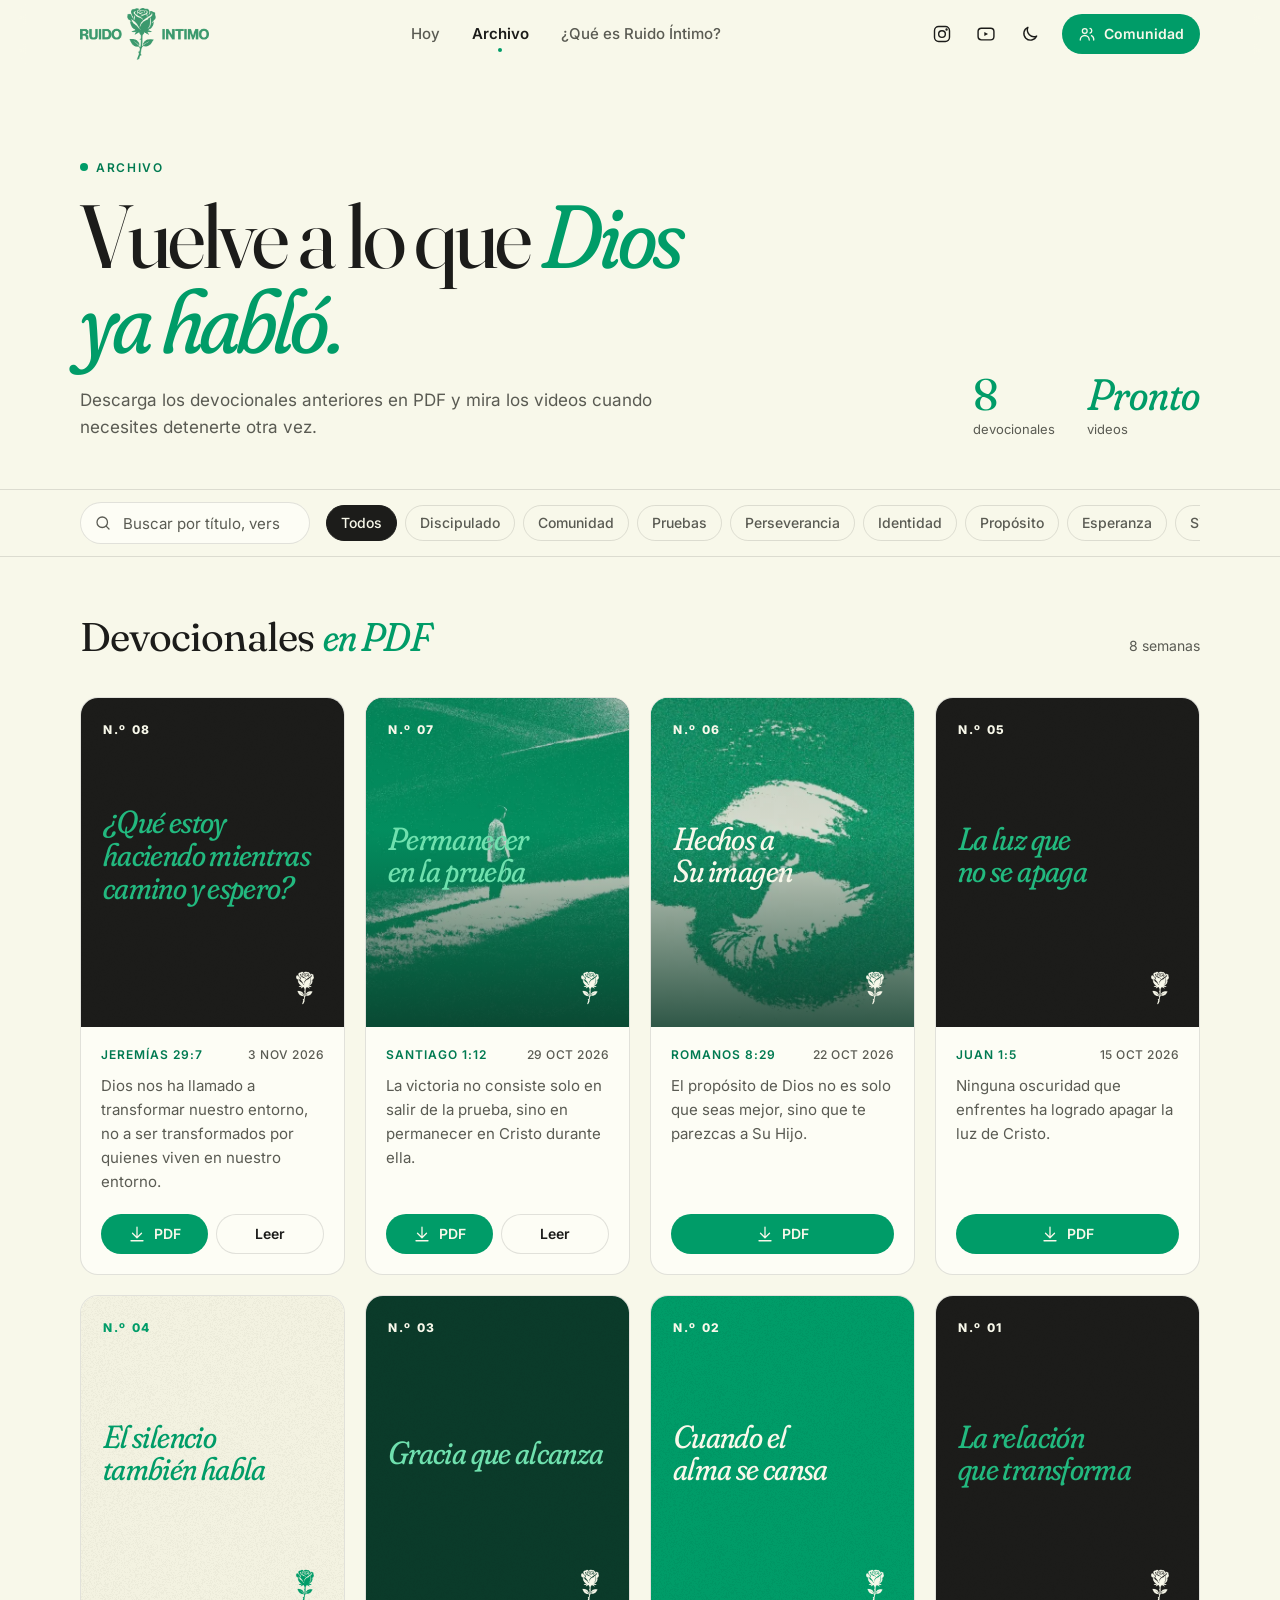
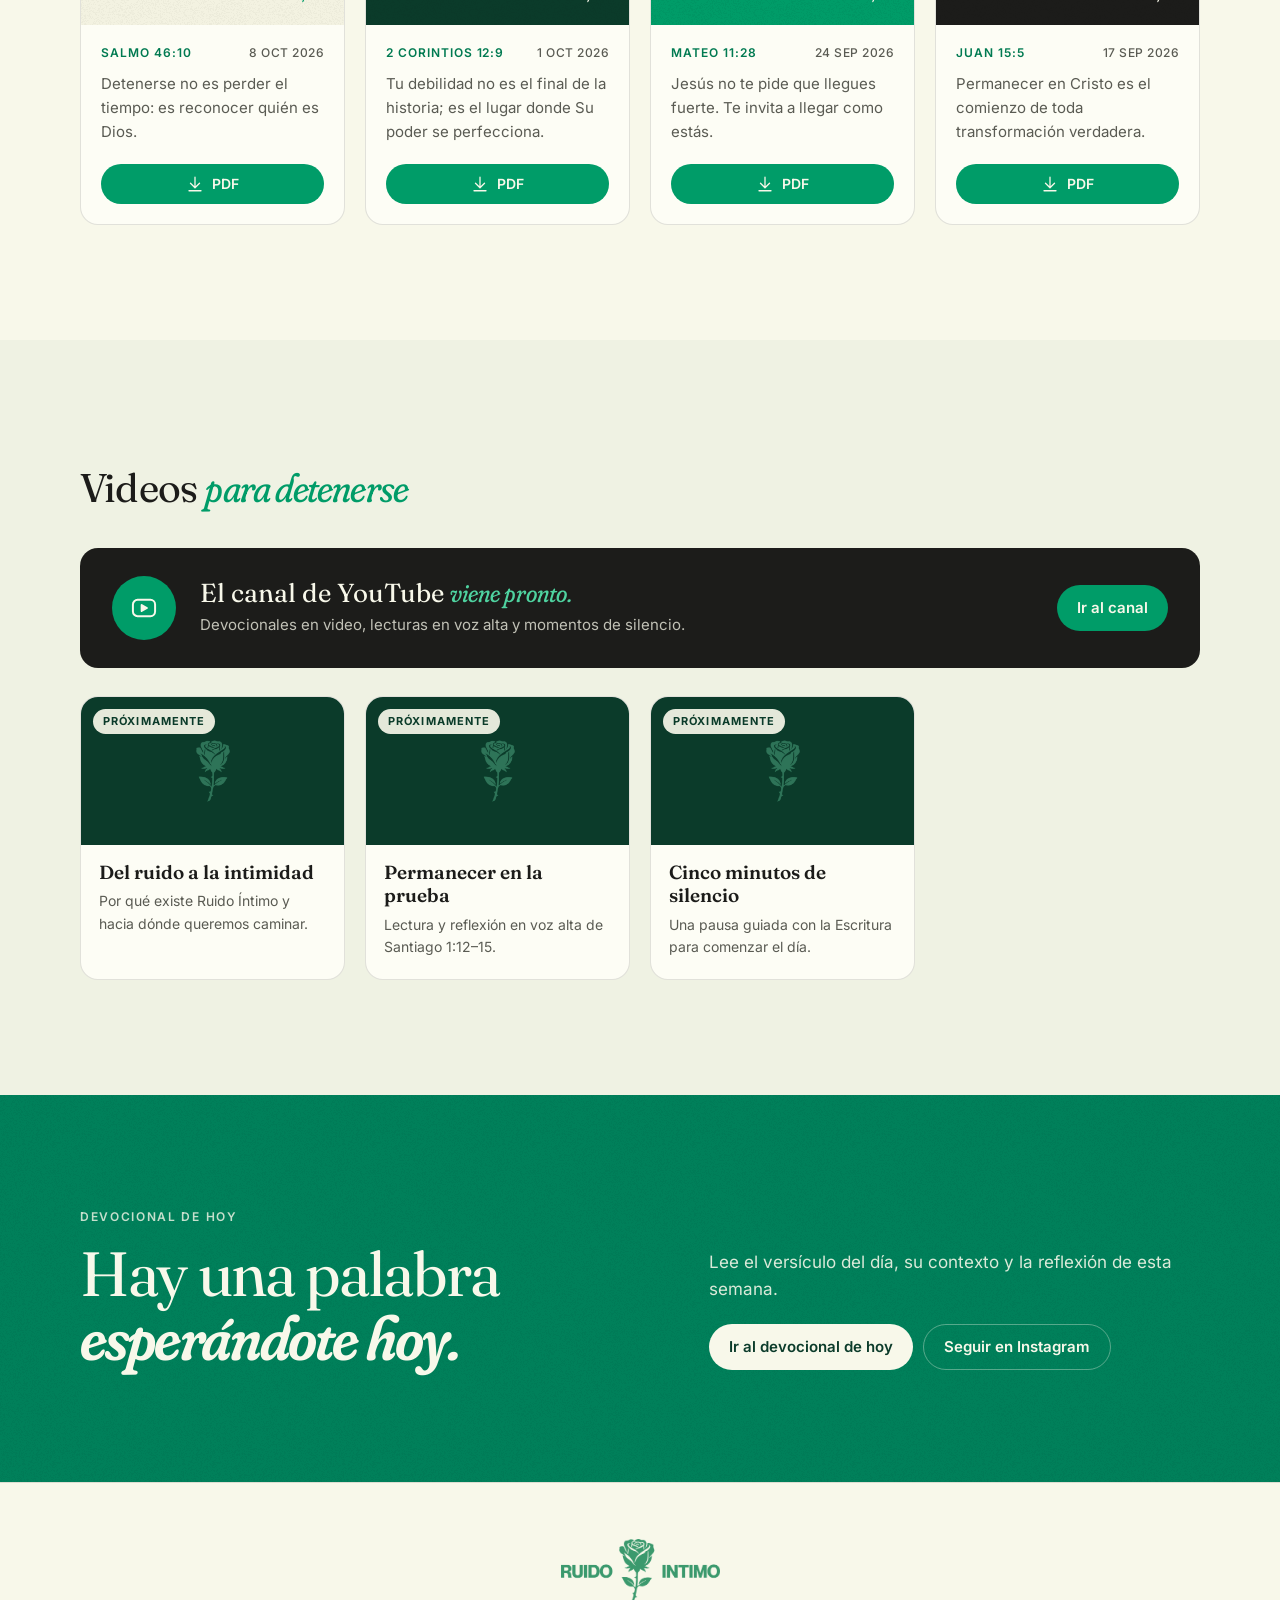
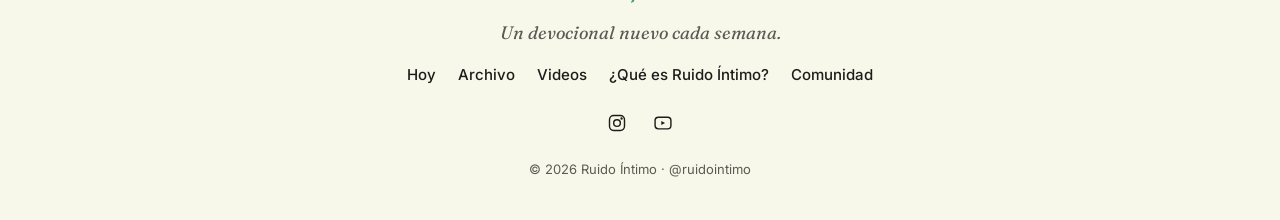
==== commit 87fa6867: "Devocional de Santiago 1:12 legible en el sitio, rosa del logotipo en el menú - semana-07.html: pasa" ====
--- a/archivo.html
+++ b/archivo.html
@@ -11,7 +11,9 @@
   <meta property="og:type" content="website">
   <meta property="og:title" content="Archivo · Ruido Íntimo">
   <meta property="og:description" content="Devocionales anteriores en PDF y videos.">
-  <meta property="og:image" content="img/og-ruido-intimo.jpg">
+  <meta property="og:image" content="https://ruido-intimo.vercel.app/img/og-ruido-intimo.jpg">
+  <meta property="og:url" content="https://ruido-intimo.vercel.app/archivo.html">
+  <meta name="twitter:card" content="summary_large_image">
 
   <link rel="icon" href="img/favicon.png" type="image/png">
   <link rel="apple-touch-icon" href="img/apple-touch-icon.png">
@@ -216,7 +218,7 @@
       Comunidad
     </a>
     <a href="que-es.html" class="tab">
-      <svg viewBox="0 0 24 24" aria-hidden="true"><path d="M12 21c-4-3-8-6.5-8-11a4.5 4.5 0 0 1 8-2.8A4.5 4.5 0 0 1 20 10c0 4.5-4 8-8 11z"/></svg>
+      <span class="tab-rosa" aria-hidden="true"></span>
       Qué es
     </a>
   </nav>
--- a/css/estilos.css
+++ b/css/estilos.css
@@ -801,9 +801,20 @@
   border-radius: var(--radio);
   box-shadow: var(--sombra);
   scroll-margin-top: calc(var(--cabecera-alto) + 16px);
-  animation: aparecer .45s ease both;
-}
-.capitulo-cab { display: flex; align-items: flex-start; justify-content: space-between; gap: 12px; }
+}
+.capitulo-panel[hidden] { display: none; }
+/* La cabecera del capítulo acompaña la lectura: el botón para comprimir
+   queda siempre a mano, aunque el capítulo sea largo */
+.capitulo-cab {
+  display: flex; align-items: flex-start; justify-content: space-between; gap: 12px;
+  position: sticky; top: var(--cabecera-alto); z-index: 5;
+  margin: calc(-1 * clamp(18px, 3vw, 32px)) calc(-1 * clamp(18px, 3vw, 32px)) 0;
+  padding: clamp(18px, 3vw, 32px) clamp(18px, 3vw, 32px) 14px;
+  background: var(--papel);
+  border-radius: var(--radio) var(--radio) 0 0;
+  border-bottom: 1px solid var(--linea);
+}
+#capitulo-cerrar { border: 1px solid var(--linea); background: var(--verde-luz); color: var(--verde-texto); }
 .capitulo-cab h3 {
   display: flex; align-items: center; gap: 10px; flex-wrap: wrap; margin-top: 6px;
   font-family: var(--serif); font-weight: 400; font-size: clamp(1.75rem, 1.3rem + 1.4vw, 2.25rem); line-height: 1.1;
@@ -1678,7 +1689,7 @@
     font-size: .6875rem; font-weight: 600;
     color: var(--tinta-suave);
   }
-  .tab svg { width: 22px; height: 22px; }
+  .tab svg, .tab .tab-rosa { width: 22px; height: 22px; flex: none; }
   .tab[aria-current="page"] { color: var(--verde-texto); }
   .seleccion { bottom: calc(80px + env(safe-area-inset-bottom)); }
 }
@@ -1761,7 +1772,7 @@
   .qe-titulo { font-size: clamp(2.4rem, 1.6rem + 3vw, 3.6rem); }
   .tabbar { height: calc(54px + env(safe-area-inset-bottom)); }
   .tab { flex-direction: row; gap: 6px; }
-  .tab svg { width: 18px; height: 18px; }
+  .tab svg, .tab .tab-rosa { width: 18px; height: 18px; }
 }
 
 /* Pantallas muy pequeñas (320 px) */
@@ -1811,3 +1822,34 @@
 @media (max-width: 1024px) {
   .btn-comunidad { display: none; }
 }
+
+
+/* ------------------------------------------------------------
+   17. DEVOCIONALES ANTERIORES Y ROSA DEL MENÚ
+------------------------------------------------------------ */
+/* Ícono «Qué es»: la rosa del logotipo, en el color de la pestaña */
+.tab-rosa {
+  display: block; width: 22px; height: 22px;
+  background: currentColor;
+  -webkit-mask: var(--rosa) center / contain no-repeat;
+          mask: var(--rosa) center / contain no-repeat;
+}
+
+/* Aviso en la página de un devocional anterior */
+.aviso-anterior {
+  display: inline-flex; align-items: center; gap: 10px; flex-wrap: wrap;
+  width: max-content; max-width: 100%;
+  margin-bottom: 18px; padding: 8px 14px;
+  border: 1px solid var(--linea); border-radius: 999px;
+  background: var(--papel); color: var(--tinta-suave);
+  font-size: .8125rem; text-decoration: none;
+  transition: border-color .2s ease, background-color .2s ease;
+}
+.aviso-anterior strong { color: var(--verde-texto); font-weight: 700; }
+.aviso-anterior svg { width: 16px; height: 16px; color: var(--verde-texto); fill: none; stroke: currentColor; stroke-width: 2; transition: transform .2s ease; }
+.aviso-anterior:hover, .aviso-anterior:focus-visible { border-color: var(--verde); background: var(--verde-luz); }
+.aviso-anterior:hover svg { transform: translateX(2px); }
+
+/* Testimonio recién publicado */
+.com-nuevo { animation: aparecer .5s ease both; }
+.com-nuevo .com-avatar { background: var(--verde); color: var(--papel); }
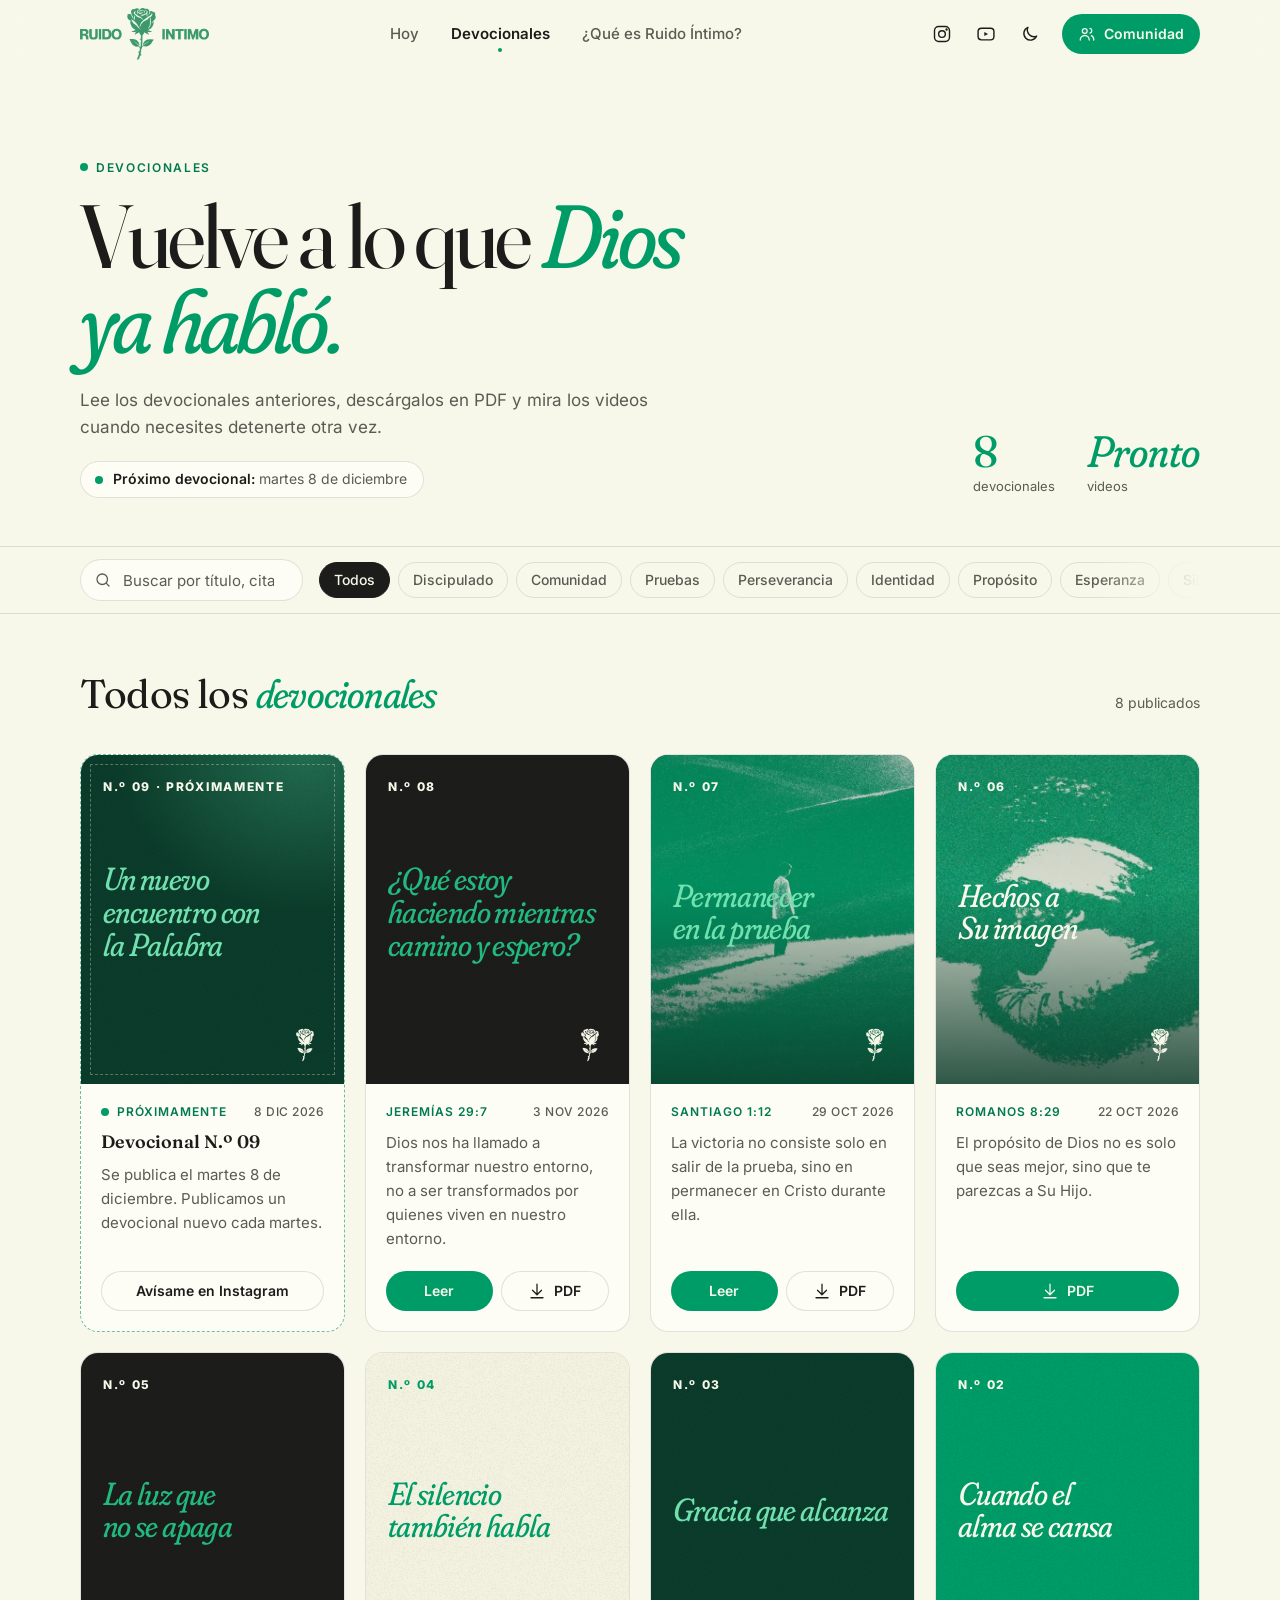
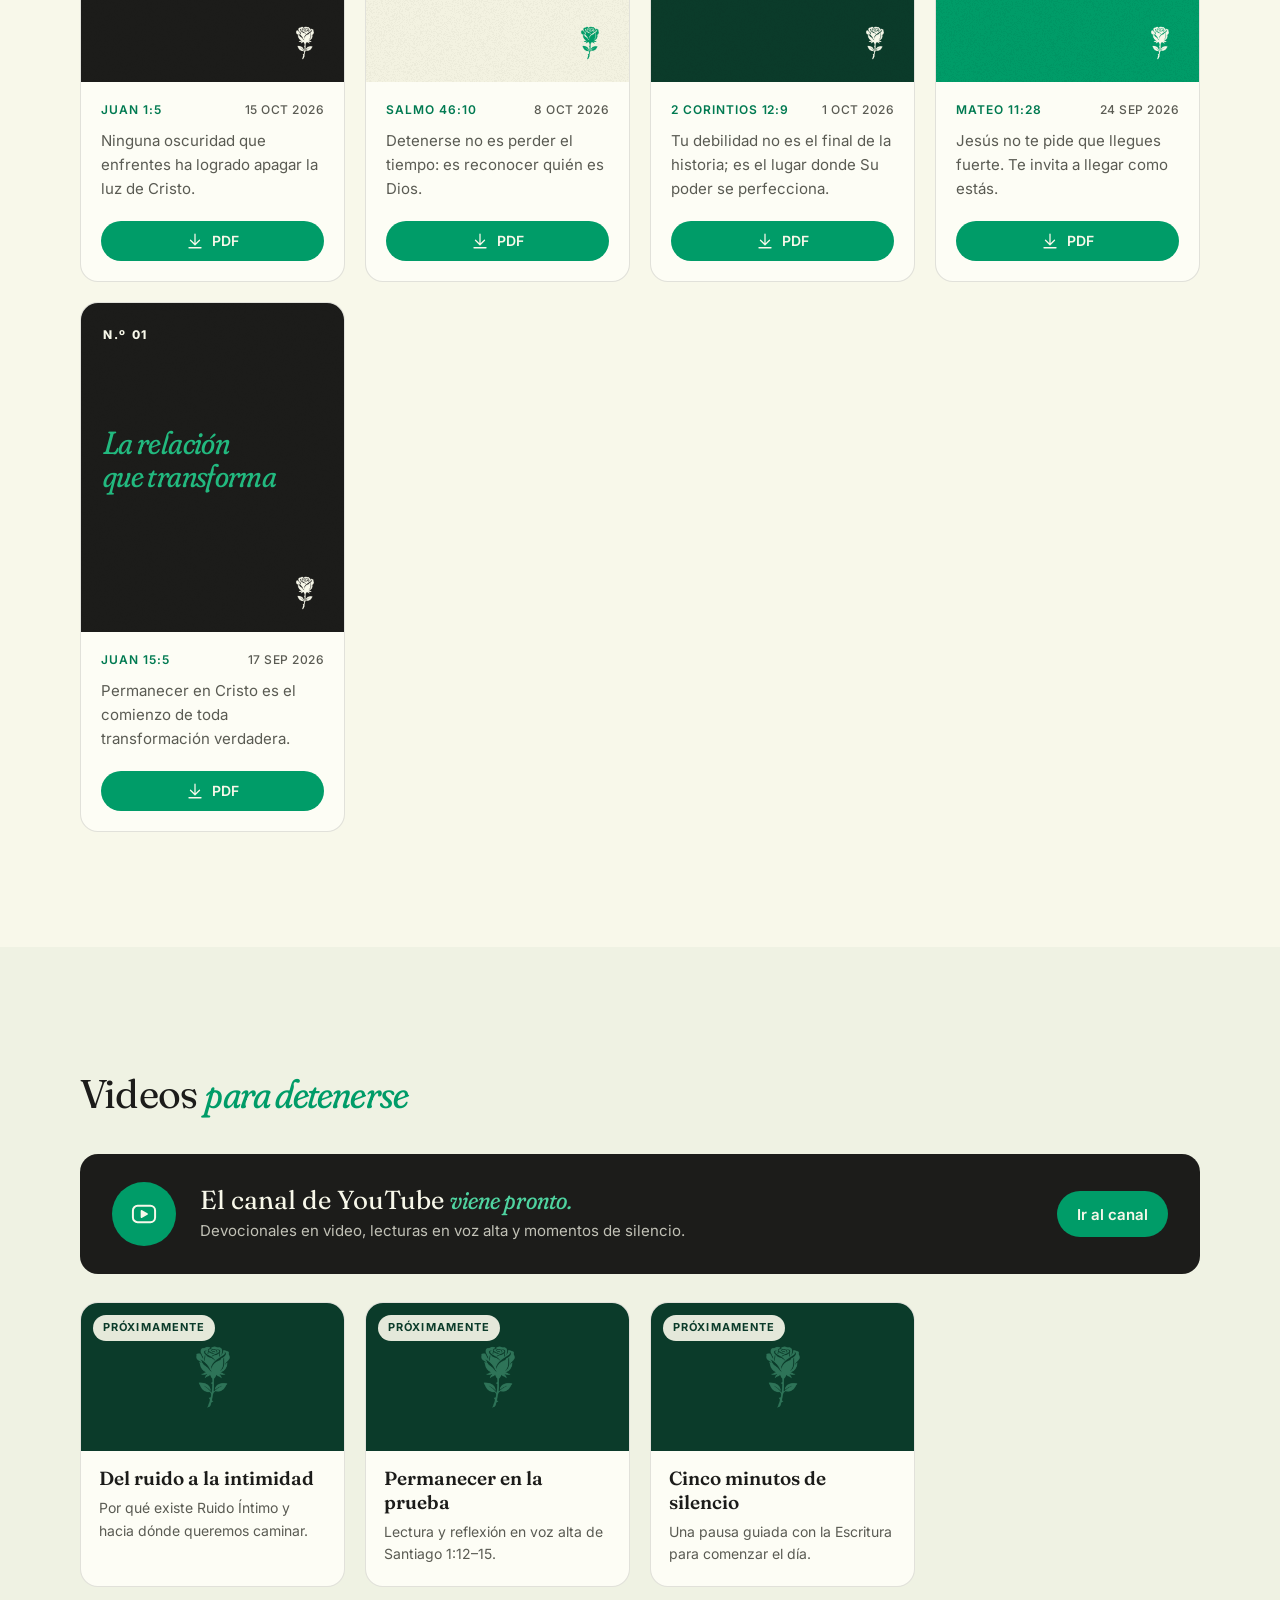
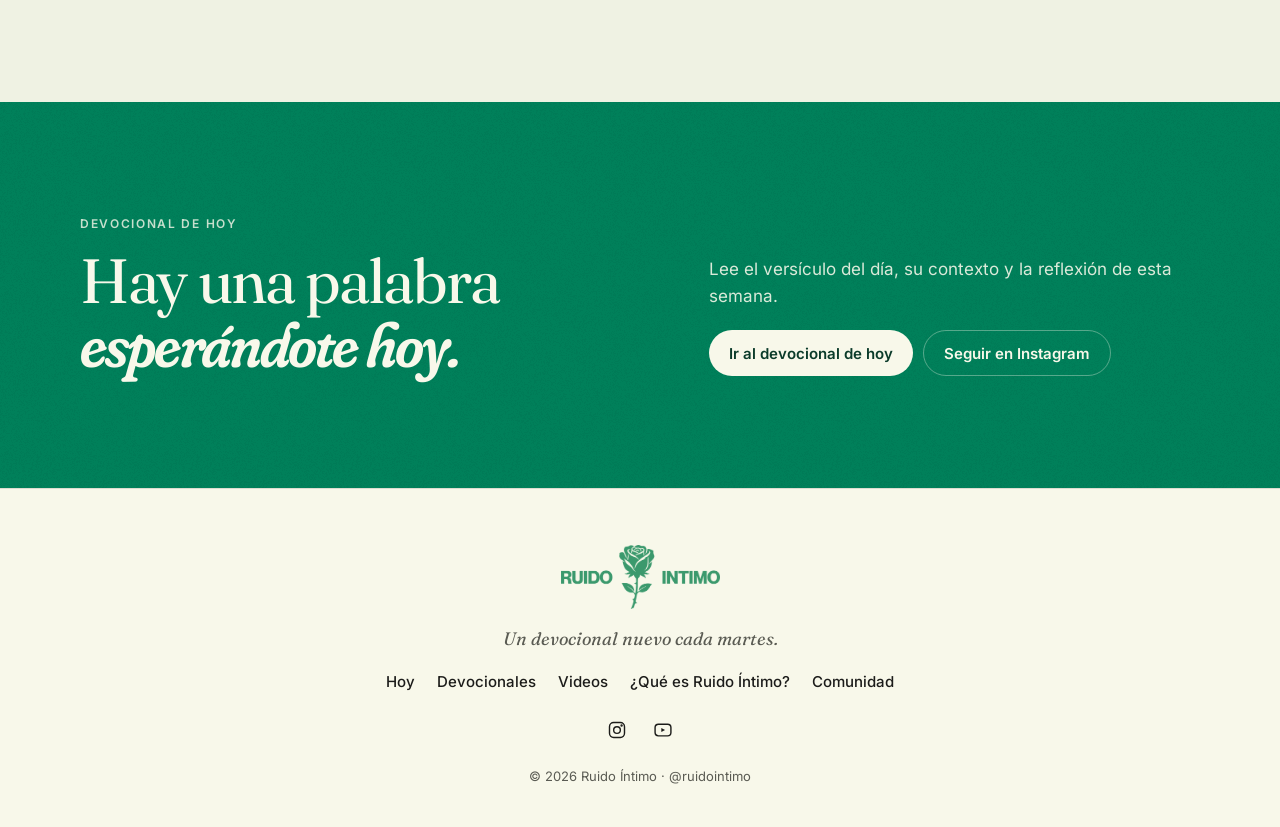
==== commit 2284fb9b: "Página Devocionales, «Más escritos», próximo devocional y botón flotante del piano - js/devocionales" ====
--- a/archivo.html
+++ b/archivo.html
@@ -3,14 +3,14 @@
 <head>
   <meta charset="UTF-8">
   <meta name="viewport" content="width=device-width, initial-scale=1.0">
-  <title>Archivo · Devocionales y videos · Ruido Íntimo</title>
-  <meta name="description" content="Descarga los devocionales anteriores de Ruido Íntimo en PDF y mira los videos del canal.">
+  <title>Devocionales y videos · Ruido Íntimo</title>
+  <meta name="description" content="Lee los devocionales de Ruido Íntimo, descárgalos en PDF, conoce el próximo y mira los videos del canal.">
   <meta name="theme-color" content="#F8F8EA" media="(prefers-color-scheme: light)">
   <meta name="theme-color" content="#0E1310" media="(prefers-color-scheme: dark)">
 
   <meta property="og:type" content="website">
-  <meta property="og:title" content="Archivo · Ruido Íntimo">
-  <meta property="og:description" content="Devocionales anteriores en PDF y videos.">
+  <meta property="og:title" content="Devocionales · Ruido Íntimo">
+  <meta property="og:description" content="Todos los devocionales, el próximo de cada martes y videos.">
   <meta property="og:image" content="https://ruido-intimo.vercel.app/img/og-ruido-intimo.jpg">
   <meta property="og:url" content="https://ruido-intimo.vercel.app/archivo.html">
   <meta name="twitter:card" content="summary_large_image">
@@ -46,7 +46,7 @@
 
       <nav class="nav" aria-label="Principal">
         <a href="index.html" class="nav-link">Hoy</a>
-        <a href="archivo.html" class="nav-link" aria-current="page">Archivo</a>
+        <a href="archivo.html" class="nav-link" aria-current="page">Devocionales</a>
         <a href="que-es.html" class="nav-link">¿Qué es Ruido Íntimo?</a>
       </nav>
 
@@ -79,9 +79,10 @@
     <section class="archivo-hero">
       <div class="contenedor archivo-hero-grid">
         <div>
-          <p class="eyebrow entrada" style="--d:0"><span class="punto" aria-hidden="true"></span> Archivo</p>
+          <p class="eyebrow entrada" style="--d:0"><span class="punto" aria-hidden="true"></span> Devocionales</p>
           <h1 class="archivo-titulo entrada" style="--d:1">Vuelve a lo que <em>Dios ya habló.</em></h1>
-          <p class="bajada entrada" style="--d:2" >Descarga los devocionales anteriores en PDF y mira los videos cuando necesites detenerte otra vez.</p>
+          <p class="bajada entrada" style="--d:2">Lee los devocionales anteriores, descárgalos en PDF y mira los videos cuando necesites detenerte otra vez.</p>
+          <a href="#devocionales" class="proximo-aviso entrada" style="--d:3" data-proximo hidden></a>
         </div>
         <div class="archivo-cifras entrada" style="--d:3">
           <p><span class="cifra-num" id="cifra-devocionales">0</span><span class="cifra-etq">devocionales</span></p>
@@ -99,7 +100,7 @@
         <label class="buscador">
           <span class="sr-only">Buscar devocional</span>
           <svg viewBox="0 0 24 24" aria-hidden="true"><circle cx="11" cy="11" r="7"/><path d="M20 20l-3.5-3.5"/></svg>
-          <input type="search" id="buscar" placeholder="Buscar por título, versículo o tema" autocomplete="off">
+          <input type="search" id="buscar" placeholder="Buscar por título, cita o tema" autocomplete="off">
         </label>
         <div class="chips" id="chips" role="group" aria-label="Filtrar por tema">
           <!-- Se generan desde js/archivo.js -->
@@ -110,12 +111,12 @@
 
     <!-- ============================================================
          DEVOCIONALES ANTERIORES (PDF)
-         Las tarjetas se generan desde la lista en js/archivo.js
+         Las tarjetas se generan desde la lista en js/devocionales.js
     ============================================================ -->
     <section class="seccion" id="devocionales" aria-labelledby="titulo-devs" style="padding-top:48px">
       <div class="contenedor">
         <div class="subtitulo-bloque">
-          <h2 id="titulo-devs">Devocionales <em>en PDF</em></h2>
+          <h2 id="titulo-devs">Todos los <em>devocionales</em></h2>
           <p class="resultados" id="resultados" aria-live="polite"></p>
         </div>
 
@@ -125,7 +126,7 @@
 
         <div class="vacio" id="vacio">
           <strong>No encontramos ese devocional</strong>
-          Prueba con otra palabra o elige “Todos”.
+          Prueba con otra palabra o elige «Todos».
         </div>
       </div>
     </section>
@@ -187,10 +188,10 @@
         <img class="logo logo-color"  src="img/logo-color.png"  alt="" width="800" height="322" loading="lazy">
         <img class="logo logo-blanco" src="img/logo-blanco.png" alt="" width="800" height="322" loading="lazy">
       </a>
-      <p class="pie-lema">Un devocional nuevo cada semana.</p>
+      <p class="pie-lema">Un devocional nuevo cada martes.</p>
       <nav class="pie-nav" aria-label="Pie de página">
         <a href="index.html">Hoy</a>
-        <a href="archivo.html">Archivo</a>
+        <a href="archivo.html">Devocionales</a>
         <a href="archivo.html#videos">Videos</a>
         <a href="que-es.html">¿Qué es Ruido Íntimo?</a>
         <a href="que-es.html#comunidad">Comunidad</a>
@@ -210,8 +211,8 @@
       Hoy
     </a>
     <a href="archivo.html" class="tab" aria-current="page">
-      <svg viewBox="0 0 24 24" aria-hidden="true"><path d="M4 4h6l2 2h8v13a1 1 0 0 1-1 1H5a1 1 0 0 1-1-1z"/></svg>
-      Archivo
+      <svg viewBox="0 0 24 24" aria-hidden="true"><path d="M12 6c-2-1.5-5-2-8-1.5v14c3-.5 6 0 8 1.5 2-1.5 5-2 8-1.5v-14c-3-.5-6 0-8 1.5zM12 6v14"/></svg>
+      Devocionales
     </a>
     <a href="que-es.html#comunidad" class="tab">
       <svg viewBox="0 0 24 24" aria-hidden="true"><circle cx="9" cy="8" r="3.2"/><path d="M3 20a6 6 0 0 1 12 0"/><path d="M16 4.6a3.2 3.2 0 0 1 0 6.2M18 14.2A6 6 0 0 1 21 20"/></svg>
@@ -226,6 +227,7 @@
   <div class="aviso" id="aviso" role="status" aria-live="polite"></div>
 
   <script src="js/app.js" defer></script>
+  <script src="js/devocionales.js" defer></script>
   <script src="js/archivo.js" defer></script>
 </body>
 </html>
--- a/css/estilos.css
+++ b/css/estilos.css
@@ -646,19 +646,40 @@
   background: var(--papel); border: 2px solid var(--verde);
 }
 
-/* Mini reproductor flotante */
-.piano-mini {
-  position: fixed; right: 20px; bottom: 24px; z-index: 65;
-  display: none; align-items: center; gap: 10px;
-  height: 44px; padding: 0 16px;
+/* Botón flotante del piano: siempre a mano, en cualquier pantalla */
+.piano-fab {
+  position: fixed; z-index: 65;
+  right: max(20px, env(safe-area-inset-right));
+  bottom: calc(24px + env(safe-area-inset-bottom));
+  display: inline-flex; align-items: center; gap: 10px;
+  height: 52px; padding: 0 18px 0 6px;
   border-radius: 999px;
-  background: var(--tinta); color: var(--crema);
-  font-size: .8125rem; font-weight: 600;
-  box-shadow: 0 12px 30px -10px rgba(0,0,0,.45);
-  animation: aparecer .3s ease;
-}
-.piano-mini .piano-ondas i { background: #4FD3A0; }
-.piano-activo .piano-mini.visible { display: inline-flex; }
+  background: #0B3B2A; color: #F8F8EA;
+  border: 1px solid rgba(248,248,234,.14);
+  font-size: .875rem; font-weight: 600; line-height: 1;
+  box-shadow: 0 14px 32px -12px rgba(0,0,0,.5);
+  transition: transform .2s ease, bottom .25s ease, background-color .2s ease;
+  animation: aparecer .4s ease both;
+}
+.piano-fab:hover { transform: translateY(-2px); }
+.piano-fab:active { transform: scale(.96); }
+.piano-fab:focus-visible { outline: 3px solid #4FD3A0; outline-offset: 3px; }
+.piano-fab-ico {
+  display: grid; place-items: center; flex: none;
+  width: 40px; height: 40px; border-radius: 50%;
+  background: #22B97F; color: #08190F;
+}
+.piano-fab-ico svg { width: 16px; height: 16px; fill: currentColor; stroke: none; }
+.piano-fab .ico-play { margin-left: 2px; }
+.piano-fab .ico-pausa, .piano-fab.sonando .ico-play { display: none; }
+.piano-fab.sonando .ico-pausa { display: block; }
+.piano-fab .piano-ondas { display: none; }
+.piano-fab .piano-ondas i { background: #4FD3A0; }
+.piano-fab.sonando .piano-ondas { display: inline-flex; }
+.piano-fab.sonando .piano-ondas i { animation: onda 1.1s ease-in-out infinite; }
+.piano-fab.cargando .piano-fab-ico { animation: latido 1.2s ease-out infinite; }
+/* Si aparece la barra de versículos marcados, el botón sube para no taparla */
+body:has(.seleccion:not([hidden])) .piano-fab { bottom: calc(88px + env(safe-area-inset-bottom)); }
 
 /* Comentarios */
 .comentarios-grid {
@@ -1692,6 +1713,18 @@
   .tab svg, .tab .tab-rosa { width: 22px; height: 22px; flex: none; }
   .tab[aria-current="page"] { color: var(--verde-texto); }
   .seleccion { bottom: calc(80px + env(safe-area-inset-bottom)); }
+  /* Botón del piano sobre la barra inferior */
+  .piano-fab { bottom: calc(80px + env(safe-area-inset-bottom)); right: max(16px, env(safe-area-inset-right)); }
+  body:has(.seleccion:not([hidden])) .piano-fab { bottom: calc(140px + env(safe-area-inset-bottom)); }
+}
+
+/* Celular: el botón del piano queda como círculo para no tapar la lectura */
+@media (max-width: 560px) {
+  .piano-fab { height: 56px; width: 56px; padding: 0; justify-content: center; gap: 0; }
+  .piano-fab-ico { width: 44px; height: 44px; }
+  .piano-fab-texto { position: absolute; width: 1px; height: 1px; overflow: hidden; clip: rect(0 0 0 0); white-space: nowrap; }
+  .piano-fab .piano-ondas, .piano-fab.sonando .piano-ondas { display: none; }
+  .piano-fab.sonando { box-shadow: 0 0 0 4px rgba(34,185,127,.35), 0 14px 32px -12px rgba(0,0,0,.5); }
 }
 
 @media (max-width: 960px) {
@@ -1853,3 +1886,85 @@
 /* Testimonio recién publicado */
 .com-nuevo { animation: aparecer .5s ease both; }
 .com-nuevo .com-avatar { background: var(--verde); color: var(--papel); }
+
+
+/* ------------------------------------------------------------
+   18. PRÓXIMO DEVOCIONAL Y «MÁS ESCRITOS» (revisión 10 nov)
+   Un devocional nuevo cada martes: aviso en el inicio, tarjeta
+   «Próximamente» en el archivo y sección al final de cada devocional.
+------------------------------------------------------------ */
+/* Aviso compacto del próximo devocional */
+.proximo-aviso {
+  display: inline-flex; align-items: center; gap: 10px;
+  align-self: flex-start;
+  max-width: 100%;
+  padding: 8px 16px 8px 14px;
+  border: 1px solid var(--linea); border-radius: 999px;
+  background: var(--papel); color: var(--tinta-suave);
+  font-size: .875rem; line-height: 1.35;
+  transition: border-color .2s ease, background-color .2s ease;
+}
+.proximo-aviso strong { color: var(--tinta); font-weight: 600; }
+.proximo-aviso .punto { flex: none; }
+.proximo-aviso:hover, .proximo-aviso:focus-visible { border-color: var(--verde); background: var(--verde-luz); }
+.proximo-aviso[hidden] { display: none; }
+.archivo-hero .proximo-aviso { margin-top: 20px; }
+
+/* Sección al final de cada devocional */
+.seccion-escritos { padding-top: 0; }
+.escritos-cabecera {
+  display: flex; align-items: flex-end; justify-content: space-between; gap: 24px; flex-wrap: wrap;
+  padding-top: clamp(48px, 6vw, 80px);
+  border-top: 1px solid var(--linea);
+  margin-bottom: clamp(28px, 3vw, 40px);
+}
+.escritos-cabecera .seccion-cabecera { margin-bottom: 0; }
+.grilla-escritos { grid-template-columns: repeat(4, minmax(0, 1fr)); }
+
+/* Tarjeta «Próximamente» */
+.dev-card--proximo { border-style: dashed; border-color: color-mix(in srgb, var(--verde) 50%, var(--linea)); }
+.portada--proximo {
+  background: radial-gradient(120% 80% at 85% 0%, rgba(79,211,160,.32), transparent 60%), #0B3B2A;
+  color: #F8F8EA;
+  outline: 1px dashed rgba(248,248,234,.32); outline-offset: -10px;
+}
+.portada--proximo .portada-titulo { color: #6FE0AE; }
+.dev-pronto { display: inline-flex; align-items: center; gap: 8px; }
+.dev-card--proximo .dev-titulo { font-size: 1.125rem; }
+
+@media (max-width: 960px) {
+  .grilla-escritos { grid-template-columns: repeat(2, minmax(0, 1fr)); }
+  .escritos-cabecera { align-items: flex-start; }
+}
+@media (max-width: 720px) {
+  .escritos-cabecera .btn { width: 100%; }
+  .dev-card--proximo .dev-titulo { font-size: 1rem; }
+  .proximo-aviso { font-size: .8125rem; border-radius: 16px; }
+}
+@media (max-width: 360px) {
+  .grilla-escritos { grid-template-columns: 1fr; }
+}
+
+
+/* ------------------------------------------------------------
+   19. TAMAÑOS TÁCTILES EN CELULAR (mínimo 40 px)
+------------------------------------------------------------ */
+@media (max-width: 720px) {
+  .version-tab { height: 40px; padding: 0 14px; }
+  .tamano-btn { min-width: 40px; height: 40px; }
+  .piano-mute { width: 40px; height: 40px; }
+  .piano input[type="range"] { height: 6px; }
+  .piano input[type="range"]::-webkit-slider-thumb { width: 22px; height: 22px; }
+  .piano input[type="range"]::-moz-range-thumb { width: 18px; height: 18px; }
+  .chip-filtro { height: 40px; }
+}
+@media (max-width: 360px) {
+  .cabecera-acciones .icono-btn { width: 36px; height: 36px; }
+  .version-tab { padding: 0 10px; }
+}
+
+/* Temas del archivo: un desvanecido indica que hay más para deslizar */
+.chips { -webkit-mask-image: linear-gradient(to right, #000 88%, transparent); mask-image: linear-gradient(to right, #000 88%, transparent); padding-right: 32px; }
+@media (max-width: 720px) {
+  .dev-acciones .btn { white-space: normal; text-align: center; line-height: 1.2; }
+}
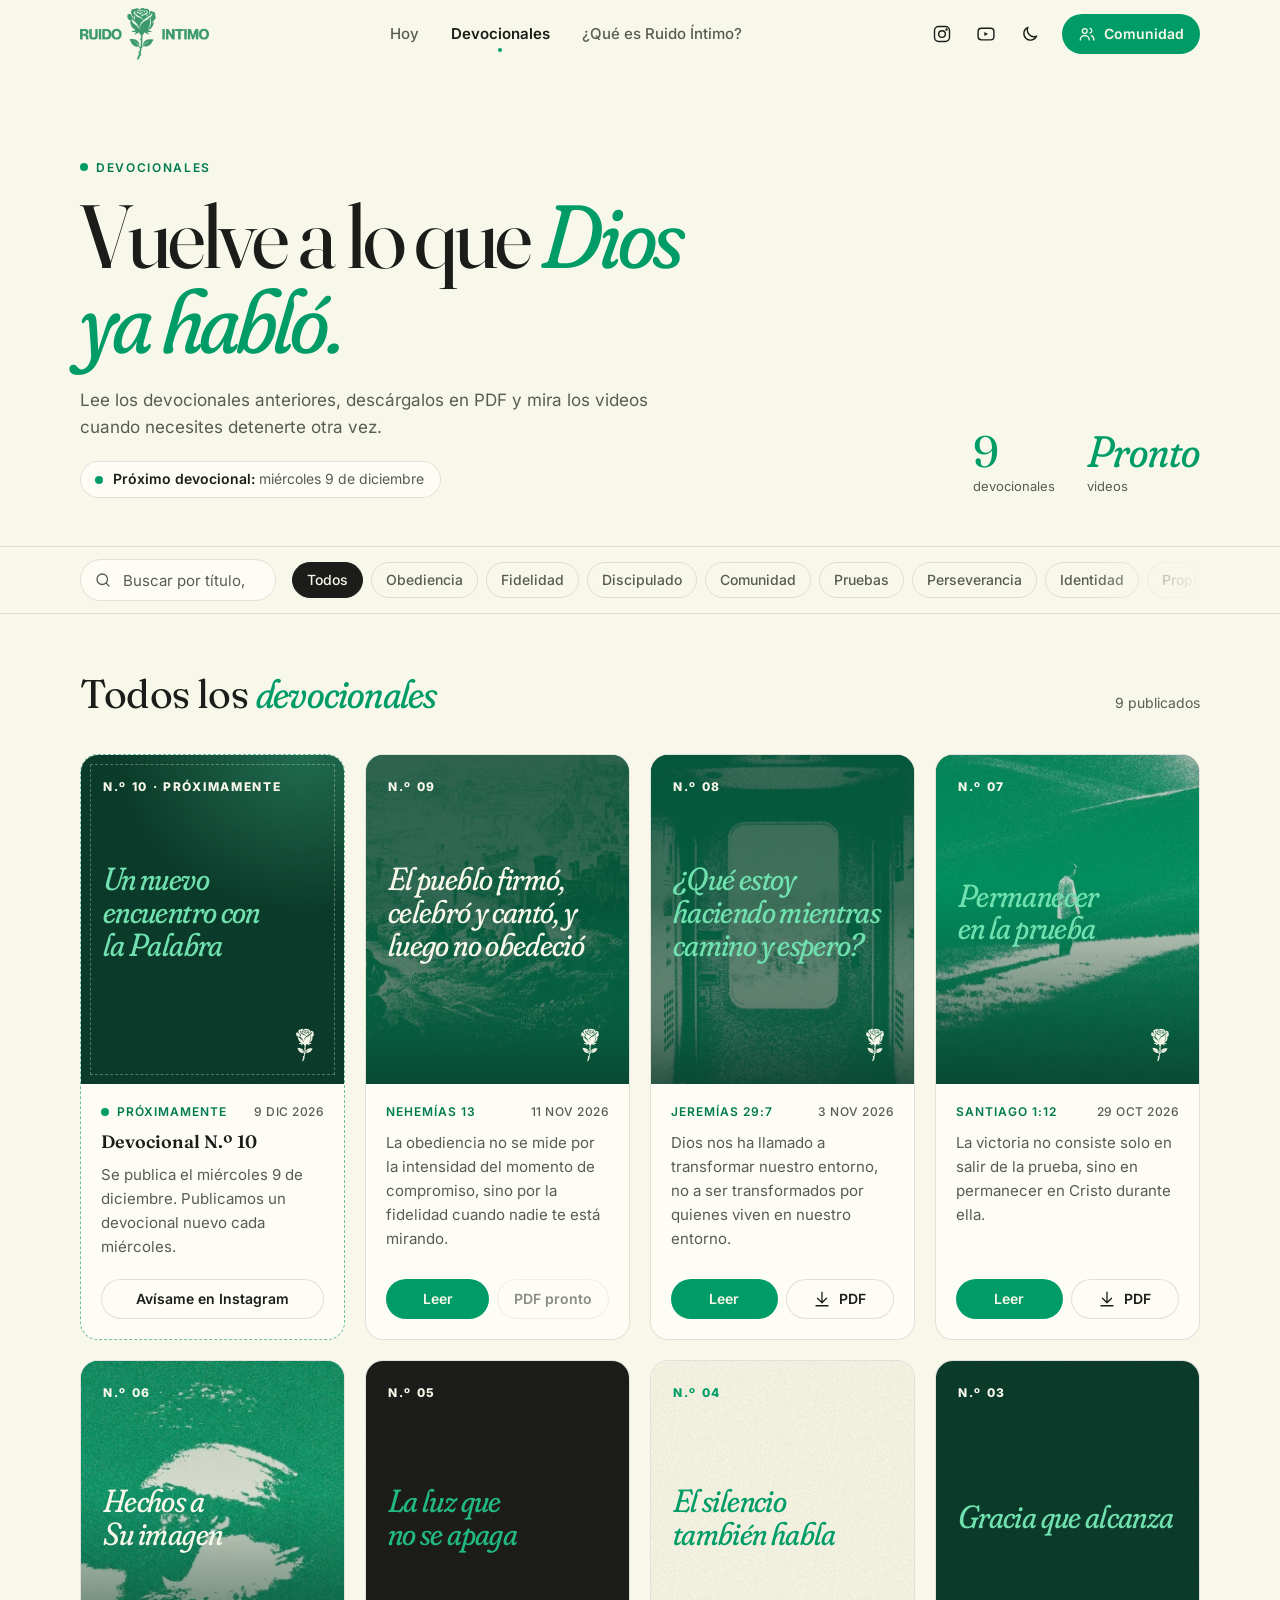
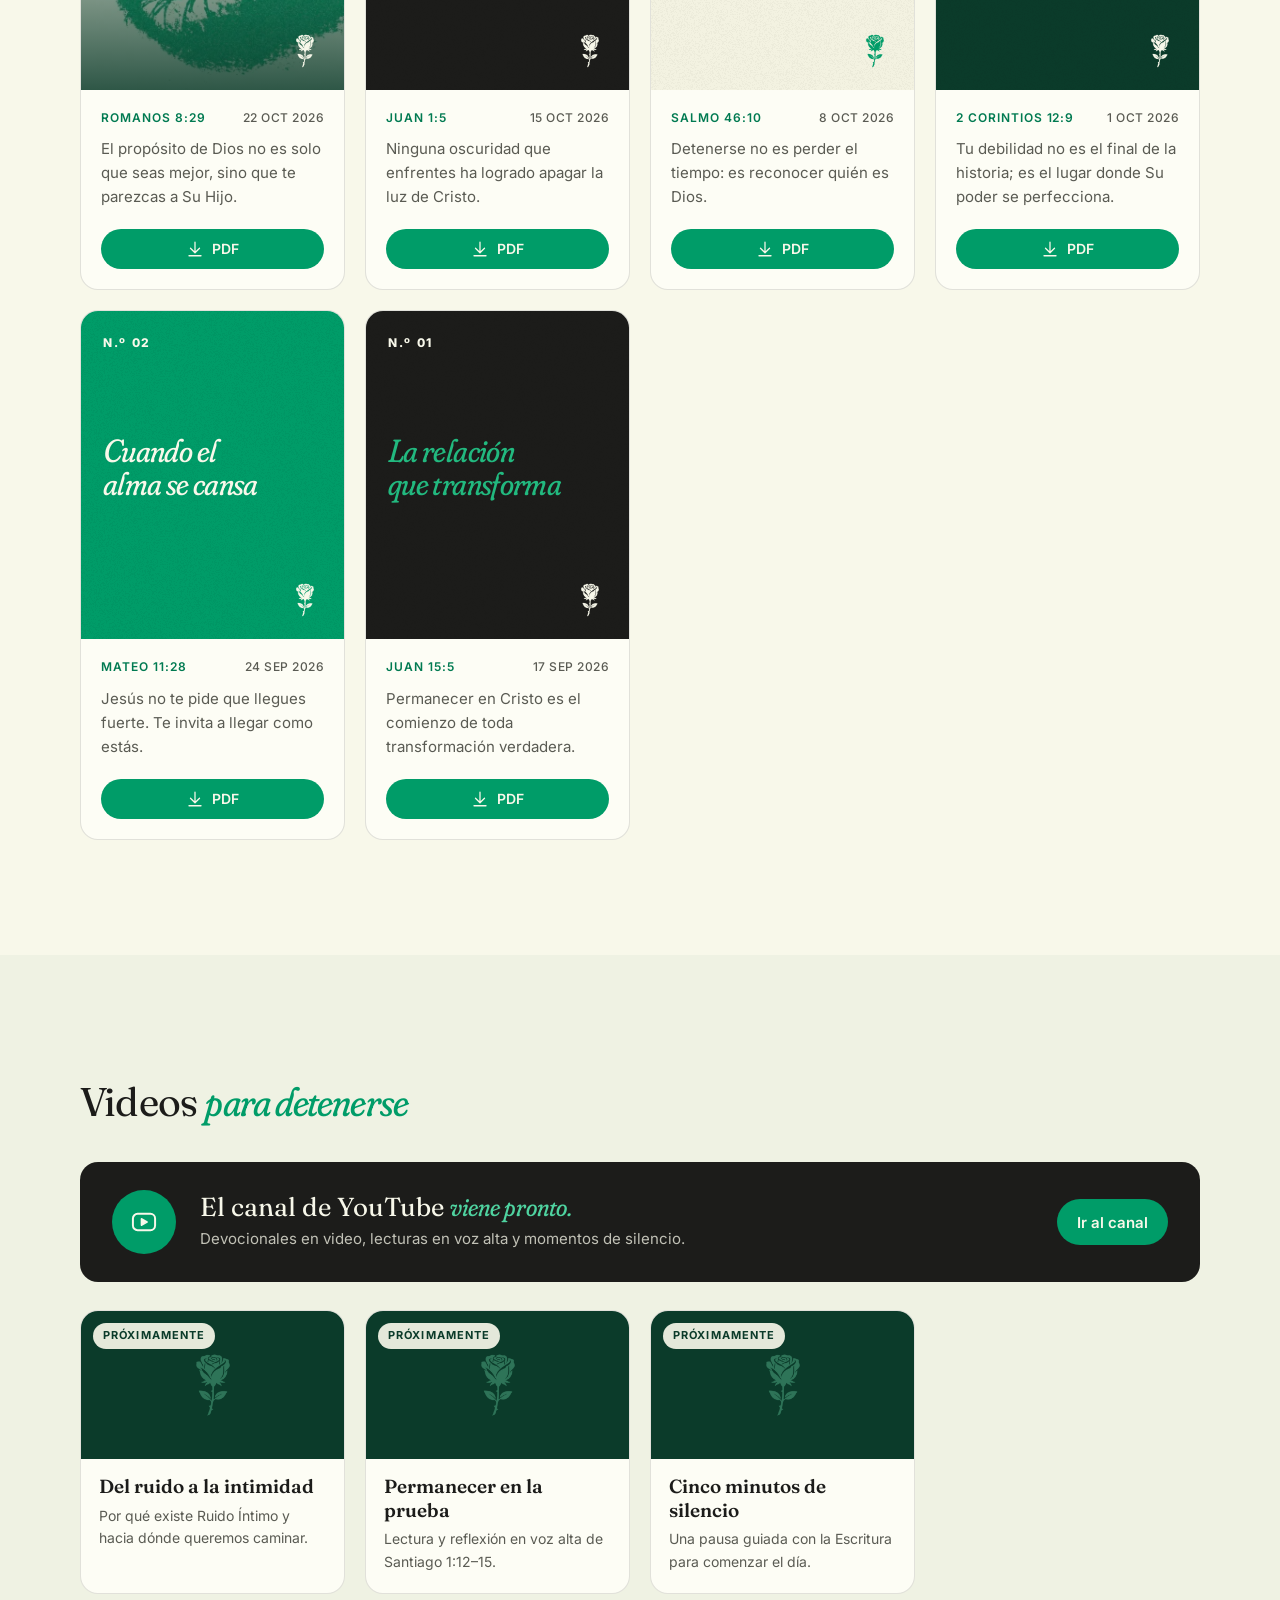
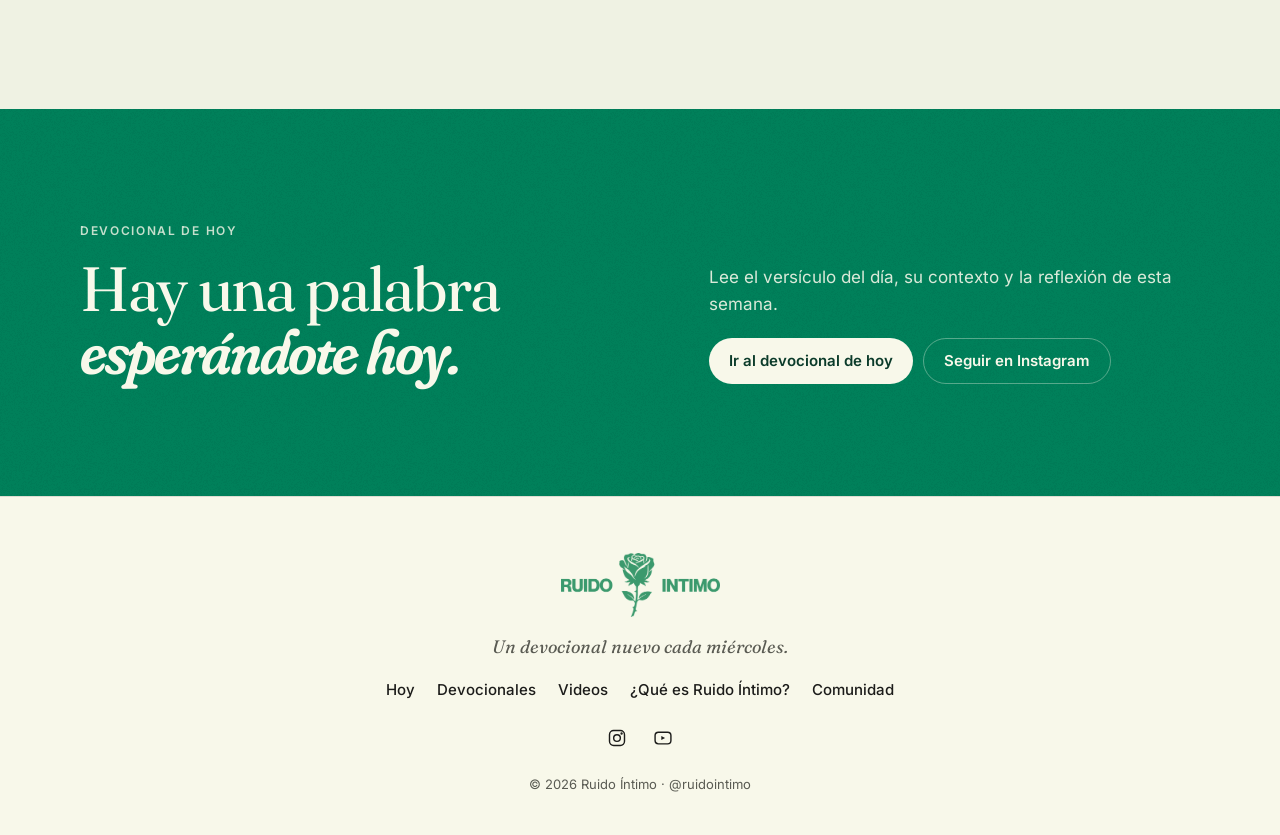
==== commit 9a8e584d: "Devocionales cada miércoles, versículo del 11 de noviembre y enlace a BibleGateway - Publicación cad" ====
--- a/archivo.html
+++ b/archivo.html
@@ -10,7 +10,7 @@
 
   <meta property="og:type" content="website">
   <meta property="og:title" content="Devocionales · Ruido Íntimo">
-  <meta property="og:description" content="Todos los devocionales, el próximo de cada martes y videos.">
+  <meta property="og:description" content="Todos los devocionales, el próximo de cada miércoles y videos.">
   <meta property="og:image" content="https://ruido-intimo.vercel.app/img/og-ruido-intimo.jpg">
   <meta property="og:url" content="https://ruido-intimo.vercel.app/archivo.html">
   <meta name="twitter:card" content="summary_large_image">
@@ -188,7 +188,7 @@
         <img class="logo logo-color"  src="img/logo-color.png"  alt="" width="800" height="322" loading="lazy">
         <img class="logo logo-blanco" src="img/logo-blanco.png" alt="" width="800" height="322" loading="lazy">
       </a>
-      <p class="pie-lema">Un devocional nuevo cada martes.</p>
+      <p class="pie-lema">Un devocional nuevo cada miércoles.</p>
       <nav class="pie-nav" aria-label="Pie de página">
         <a href="index.html">Hoy</a>
         <a href="archivo.html">Devocionales</a>
--- a/css/estilos.css
+++ b/css/estilos.css
@@ -1871,7 +1871,7 @@
 /* Aviso en la página de un devocional anterior */
 .aviso-anterior {
   display: inline-flex; align-items: center; gap: 10px; flex-wrap: wrap;
-  width: max-content; max-width: 100%;
+  width: fit-content; max-width: 100%; box-sizing: border-box;
   margin-bottom: 18px; padding: 8px 14px;
   border: 1px solid var(--linea); border-radius: 999px;
   background: var(--papel); color: var(--tinta-suave);
@@ -1968,3 +1968,36 @@
 @media (max-width: 720px) {
   .dev-acciones .btn { white-space: normal; text-align: center; line-height: 1.2; }
 }
+
+/* Listas dentro del devocional (compromisos del pacto, preguntas) */
+.devocional-cuerpo .lista-pacto {
+  margin: 1.4em 0; padding: 0; list-style: none; counter-reset: pacto;
+  display: grid; gap: 12px;
+}
+.devocional-cuerpo .lista-pacto li {
+  counter-increment: pacto;
+  display: grid; grid-template-columns: 2.2em minmax(0, 1fr); align-items: baseline; gap: 6px;
+  padding: 14px 16px; border-radius: 12px;
+  background: color-mix(in srgb, var(--verde-luz) 60%, transparent);
+  border-left: 3px solid var(--verde);
+}
+.devocional-cuerpo .lista-pacto li::before {
+  content: counter(pacto, decimal-leading-zero);
+  font-family: var(--sans); font-size: .8125rem; font-weight: 700; letter-spacing: .06em; color: var(--verde-texto);
+}
+.bloque-preguntas { margin-top: 1.2em; }
+.bloque-preguntas ol { margin: 0; padding-left: 1.3em; display: grid; gap: .6em; }
+.bloque-preguntas li { font-size: 1.1875rem; line-height: 1.45; padding-left: .2em; }
+.bloque-preguntas li::marker { color: var(--verde-texto); font-weight: 700; }
+
+/* La columna de texto del versículo nunca empuja el ancho de la página */
+.hoy-texto { min-width: 0; }
+
+/* Enlace para abrir el capítulo en BibleGateway */
+.capitulo-externo {
+  display: inline-flex; align-items: center; gap: 6px;
+  font-size: .875rem; font-weight: 600; color: var(--verde-texto);
+  text-decoration: underline; text-underline-offset: 3px; text-decoration-thickness: 1px;
+}
+.capitulo-externo svg { width: 16px; height: 16px; fill: none; stroke: currentColor; stroke-width: 2; }
+.capitulo-externo:hover { text-decoration-thickness: 2px; }
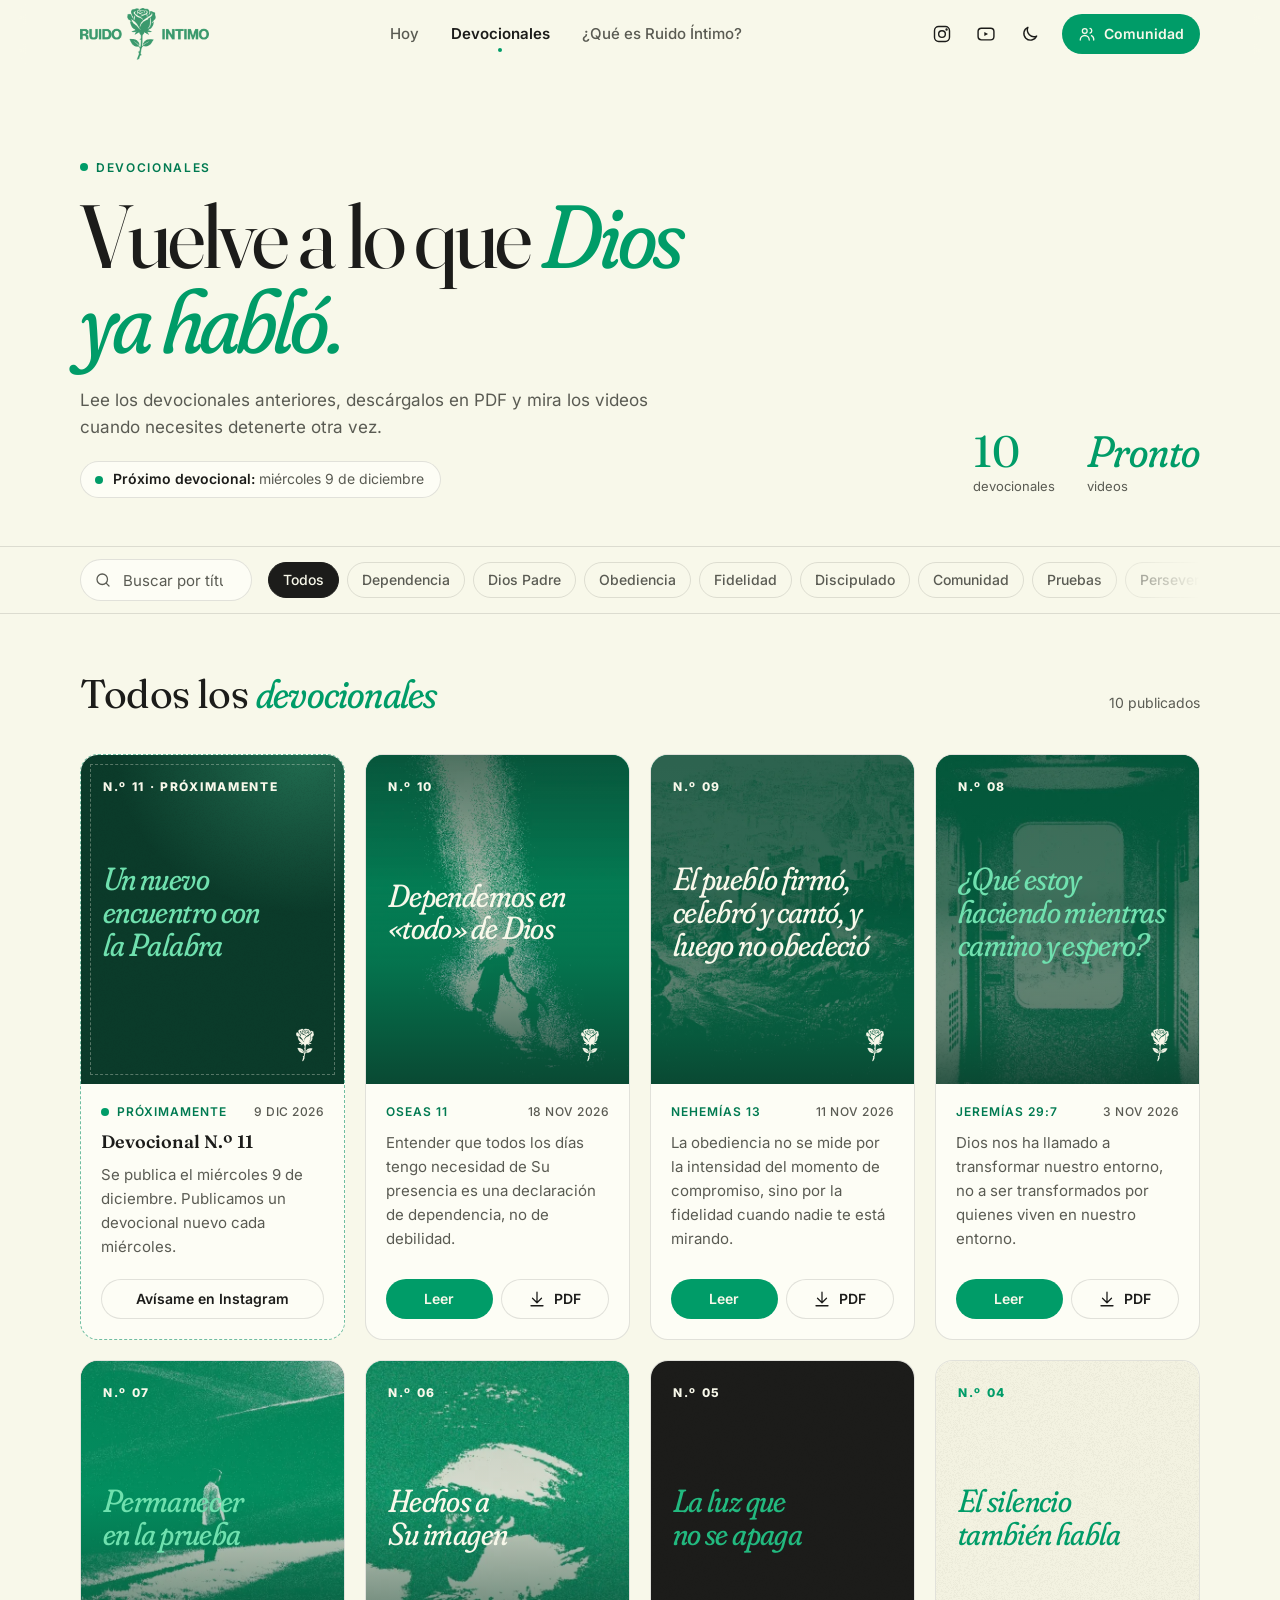
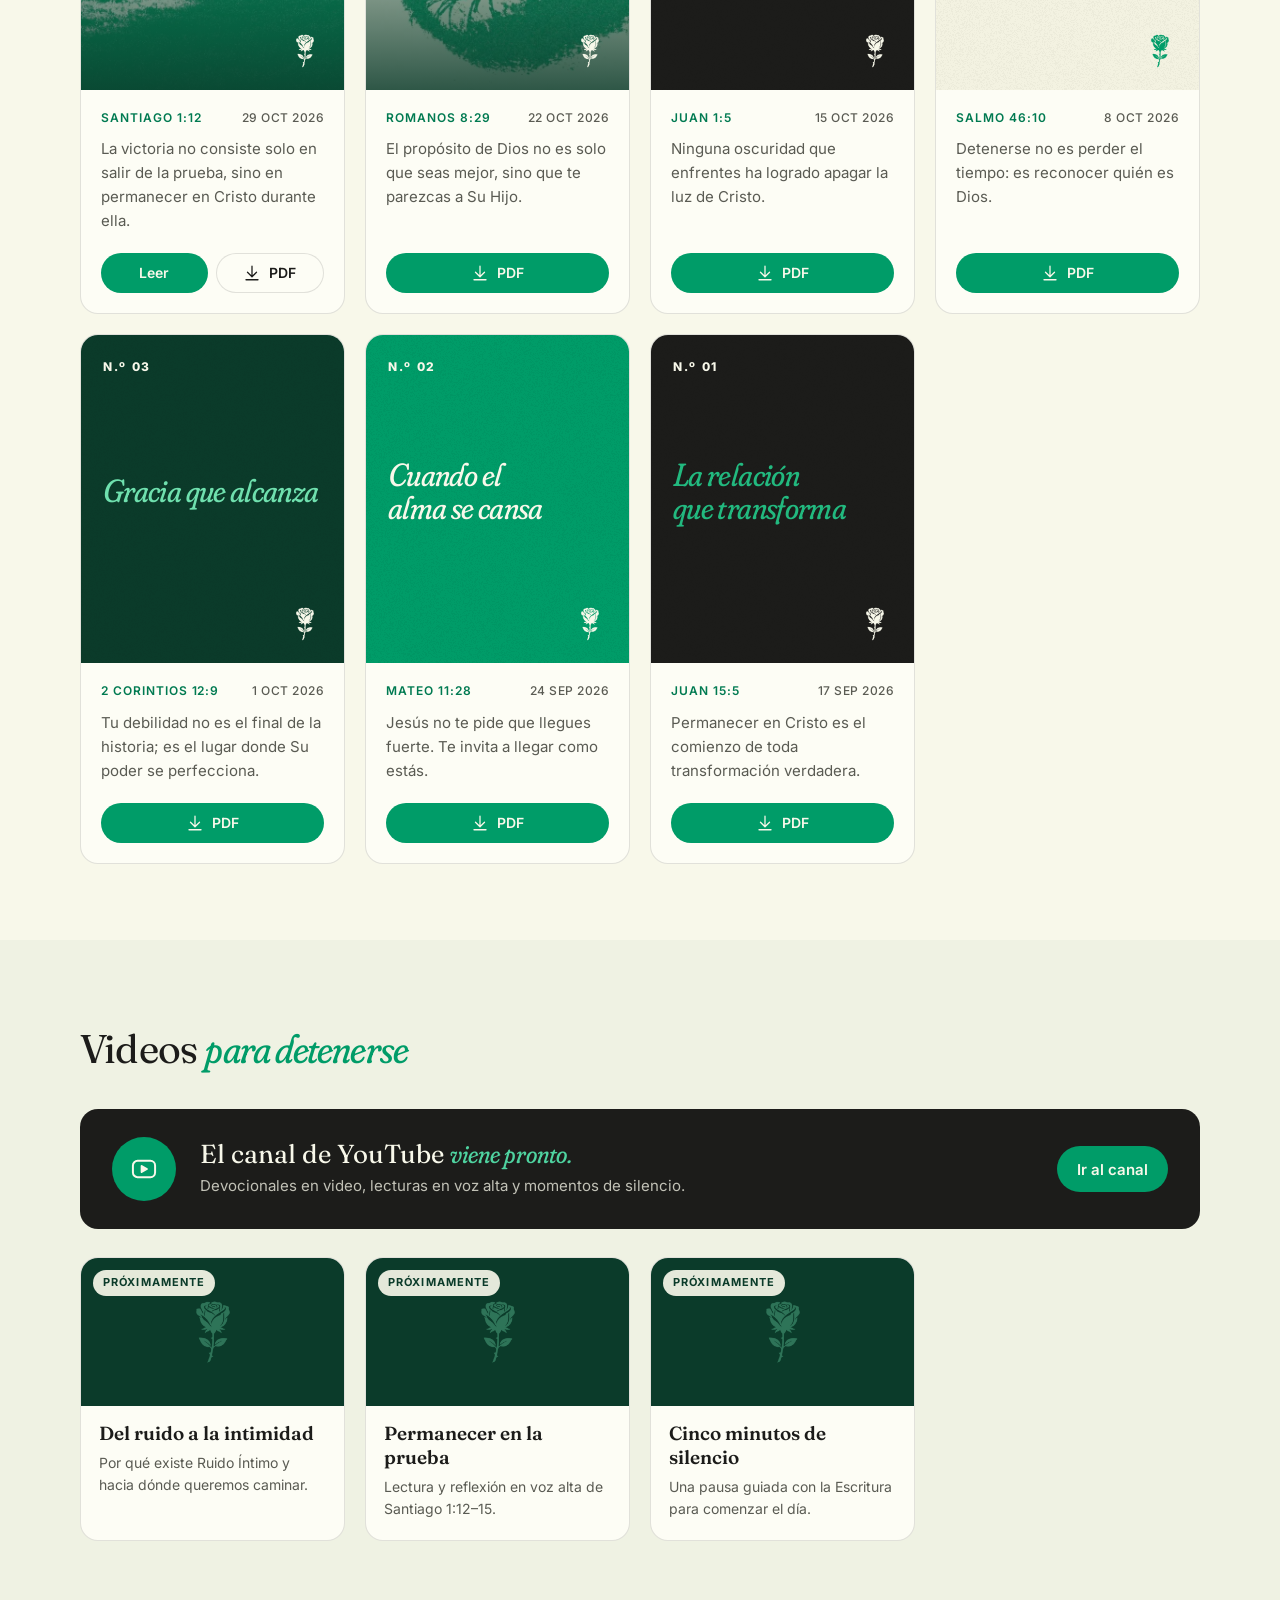
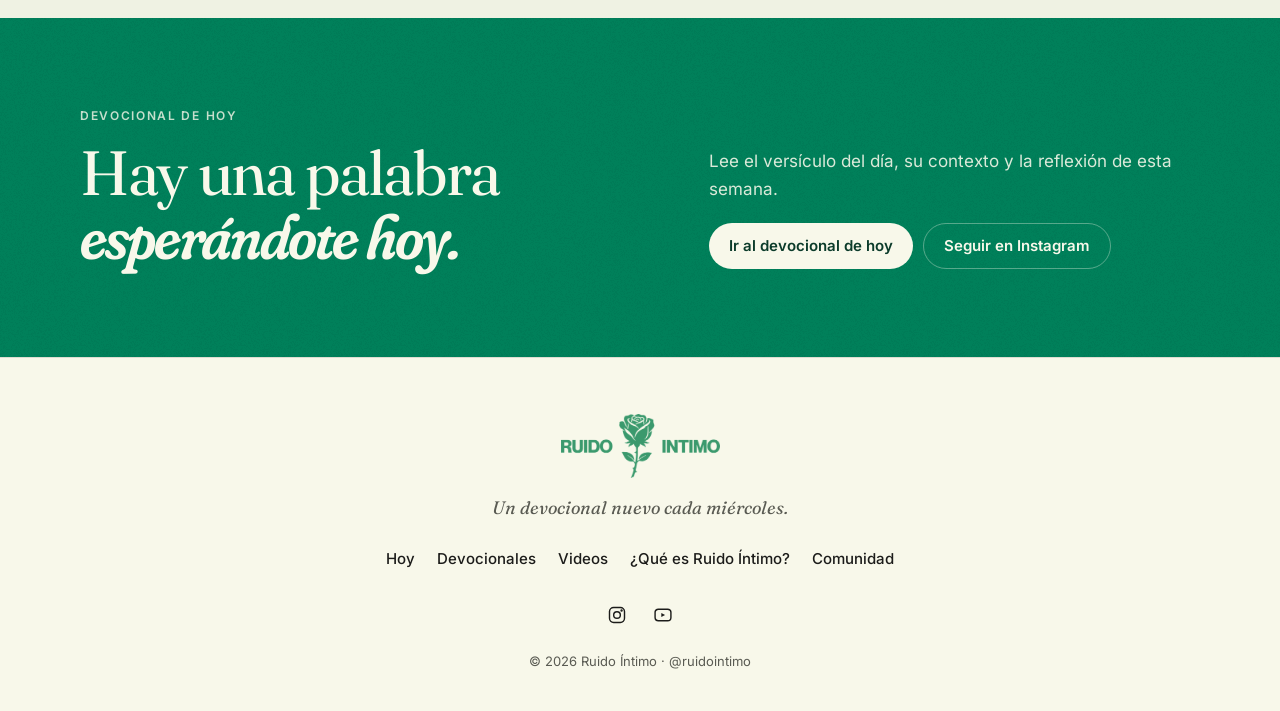
==== commit 1154560b: "Concordancias al final, espaciado, volumen flotante, PDFs con diseño único y mejoras de velocidad" ====
--- a/archivo.html
+++ b/archivo.html
@@ -24,6 +24,7 @@
   </script>
 
   <!-- Tipografías propias: se precargan las que se ven primero -->
+  <link rel="preload" href="fonts/fraunces.woff2" as="font" type="font/woff2" crossorigin>
   <link rel="preload" href="fonts/fraunces-italic.woff2" as="font" type="font/woff2" crossorigin>
   <link rel="preload" href="fonts/inter.woff2" as="font" type="font/woff2" crossorigin>
 
@@ -40,8 +41,8 @@
     <div class="contenedor cabecera-inner">
       <!-- Logotipo: versión a color (modo día) y blanca (modo noche) -->
       <a href="index.html" class="marca" aria-label="Ruido Íntimo — inicio">
-        <img class="logo logo-color"  src="img/logo-color.png"  alt="" width="800" height="322">
-        <img class="logo logo-blanco" src="img/logo-blanco.png" alt="" width="800" height="322">
+        <img class="logo logo-color"  src="img/logo-color-sm.png"  alt="" width="800" height="322">
+        <img class="logo logo-blanco" src="img/logo-blanco-sm.png" alt="" width="800" height="322">
       </a>
 
       <nav class="nav" aria-label="Principal">
@@ -185,8 +186,8 @@
   <footer class="pie">
     <div class="contenedor pie-inner">
       <a href="index.html" class="pie-marca" aria-label="Ruido Íntimo — inicio">
-        <img class="logo logo-color"  src="img/logo-color.png"  alt="" width="800" height="322" loading="lazy">
-        <img class="logo logo-blanco" src="img/logo-blanco.png" alt="" width="800" height="322" loading="lazy">
+        <img class="logo logo-color"  src="img/logo-color-sm.png"  alt="" width="800" height="322" loading="lazy">
+        <img class="logo logo-blanco" src="img/logo-blanco-sm.png" alt="" width="800" height="322" loading="lazy">
       </a>
       <p class="pie-lema">Un devocional nuevo cada miércoles.</p>
       <nav class="pie-nav" aria-label="Pie de página">
--- a/css/estilos.css
+++ b/css/estilos.css
@@ -79,6 +79,7 @@
   --sombra:       0 1px 2px rgba(0,0,0,.04), 0 12px 32px -12px rgba(11,59,42,.18);
   --tam-lectura:  1.1875rem; /* 19px — el lector A−/A+ lo modifica */
   --cabecera-alto: 68px;
+  --esp-seccion: clamp(44px, 6vw, 80px);   /* aire vertical entre apartados */
 }
 
 /* Modo noche: cuando el sistema lo pide y la persona no eligió "día" */
@@ -347,7 +348,7 @@
    05. HOY — VERSÍCULO DEL DÍA
 ------------------------------------------------------------ */
 .hoy {
-  padding-block: clamp(24px, 5vw, 64px) clamp(56px, 8vw, 112px);
+  padding-block: clamp(24px, 4vw, 48px) var(--esp-seccion);
 }
 
 .hoy-grid {
@@ -448,7 +449,10 @@
 /* ------------------------------------------------------------
    06. SECCIONES GENÉRICAS
 ------------------------------------------------------------ */
-.seccion { padding-block: clamp(64px, 9vw, 120px); }
+.seccion { padding-block: var(--esp-seccion); }
+/* Dos apartados seguidos con el mismo fondo: el aire se cuenta una sola vez */
+.hoy + .seccion,
+.seccion:not(.seccion-tinte) + .seccion:not(.seccion-tinte) { padding-top: 0; }
 .seccion-tinte { background: var(--tinte); }
 
 .seccion-cabecera {
@@ -646,11 +650,16 @@
   background: var(--papel); border: 2px solid var(--verde);
 }
 
-/* Botón flotante del piano: siempre a mano, en cualquier pantalla */
-.piano-fab {
+/* Controles flotantes del piano (volumen + play): siempre a mano, en cualquier pantalla */
+.piano-flota {
   position: fixed; z-index: 65;
   right: max(20px, env(safe-area-inset-right));
   bottom: calc(24px + env(safe-area-inset-bottom));
+  display: flex; align-items: center; gap: 8px;
+  transition: bottom .25s ease;
+  animation: aparecer .4s ease both;
+}
+.piano-fab {
   display: inline-flex; align-items: center; gap: 10px;
   height: 52px; padding: 0 18px 0 6px;
   border-radius: 999px;
@@ -658,8 +667,7 @@
   border: 1px solid rgba(248,248,234,.14);
   font-size: .875rem; font-weight: 600; line-height: 1;
   box-shadow: 0 14px 32px -12px rgba(0,0,0,.5);
-  transition: transform .2s ease, bottom .25s ease, background-color .2s ease;
-  animation: aparecer .4s ease both;
+  transition: transform .2s ease, background-color .2s ease;
 }
 .piano-fab:hover { transform: translateY(-2px); }
 .piano-fab:active { transform: scale(.96); }
@@ -679,7 +687,61 @@
 .piano-fab.sonando .piano-ondas i { animation: onda 1.1s ease-in-out infinite; }
 .piano-fab.cargando .piano-fab-ico { animation: latido 1.2s ease-out infinite; }
 /* Si aparece la barra de versículos marcados, el botón sube para no taparla */
-body:has(.seleccion:not([hidden])) .piano-fab { bottom: calc(88px + env(safe-area-inset-bottom)); }
+body:has(.seleccion:not([hidden])) .piano-flota { bottom: calc(88px + env(safe-area-inset-bottom)); }
+
+/* Volumen flotante: botón con altavoz + panel con silencio y barra */
+.piano-volbtn {
+  display: grid; place-items: center; flex: none;
+  width: 48px; height: 48px; border-radius: 50%;
+  background: #0B3B2A; color: #F8F8EA;
+  border: 1px solid rgba(248,248,234,.14);
+  box-shadow: 0 14px 32px -12px rgba(0,0,0,.5);
+  transition: transform .2s ease, background-color .2s ease;
+}
+.piano-volbtn:hover { transform: translateY(-2px); }
+.piano-volbtn:active { transform: scale(.96); }
+.piano-volbtn:focus-visible, .piano-panel .piano-mute:focus-visible { outline: 3px solid #4FD3A0; outline-offset: 3px; }
+.piano-flota.vol-abierto .piano-volbtn { background: #22B97F; color: #08190F; }
+.piano-volbtn svg, .piano-panel svg {
+  width: 22px; height: 22px; fill: none; stroke: currentColor;
+  stroke-width: 2; stroke-linecap: round; stroke-linejoin: round;
+}
+.piano-flota .ico-mute { display: none; }
+.piano-flota.silencio .ico-vol { display: none; }
+.piano-flota.silencio .ico-mute { display: block; }
+
+.piano-panel {
+  position: absolute; right: 0; bottom: calc(100% + 10px);
+  display: flex; align-items: center; gap: 6px;
+  height: 52px; padding: 0 16px 0 6px;
+  border-radius: 999px;
+  background: #0B3B2A; color: #F8F8EA;
+  border: 1px solid rgba(248,248,234,.14);
+  box-shadow: 0 14px 32px -12px rgba(0,0,0,.5);
+  opacity: 0; visibility: hidden; transform: translateY(8px);
+  transition: opacity .2s ease, transform .2s ease, visibility 0s linear .2s;
+}
+.piano-flota.vol-abierto .piano-panel { opacity: 1; visibility: visible; transform: none; transition-delay: 0s; }
+.piano-panel .piano-mute { width: 40px; height: 40px; color: #F8F8EA; }
+.piano-panel .piano-mute:hover { background: rgba(248,248,234,.14); color: #F8F8EA; }
+.piano-nivel { min-width: 2.4ch; text-align: right; font-size: .8125rem; font-weight: 600; font-variant-numeric: tabular-nums; color: rgba(248,248,234,.85); }
+.piano-flota.silencio .piano-rango { opacity: .45; }
+.piano-rango {
+  -webkit-appearance: none; appearance: none;
+  width: 150px; height: 32px; background: transparent; cursor: pointer;
+}
+.piano-rango::-webkit-slider-runnable-track {
+  height: 4px; border-radius: 4px;
+  background: linear-gradient(to right, #4FD3A0 var(--lleno, 40%), rgba(248,248,234,.28) var(--lleno, 40%));
+}
+.piano-rango::-webkit-slider-thumb {
+  -webkit-appearance: none; width: 22px; height: 22px; margin-top: -9px;
+  border-radius: 50%; background: #F8F8EA; border: 0; box-shadow: 0 1px 4px rgba(0,0,0,.45);
+}
+.piano-rango::-moz-range-track { height: 4px; border-radius: 4px; background: rgba(248,248,234,.28); }
+.piano-rango::-moz-range-progress { height: 4px; border-radius: 4px; background: #4FD3A0; }
+.piano-rango::-moz-range-thumb { width: 22px; height: 22px; border-radius: 50%; background: #F8F8EA; border: 0; }
+.piano-rango:focus-visible { outline: 2px solid #4FD3A0; outline-offset: 4px; border-radius: 8px; }
 
 /* Comentarios */
 .comentarios-grid {
@@ -1055,7 +1117,7 @@
   overflow: hidden;
   background: #00805A; /* verde de marca un tono más profundo: contraste AA con texto crema */
   color: #F8F8EA;
-  padding-block: clamp(64px, 9vw, 112px);
+  padding-block: clamp(48px, 7vw, 88px);
 }
 .cierre::before {
   content: ""; position: absolute; inset: 0;
@@ -1089,6 +1151,7 @@
 .pie-redes { display: flex; gap: 6px; }
 .pie-lema { font-family: var(--serif); font-style: italic; font-size: 1.125rem; color: var(--tinta-suave); }
 .pie-nav { display: flex; flex-wrap: wrap; justify-content: center; gap: 6px 22px; font-size: .9375rem; font-weight: 500; }
+.pie-nav a { display: inline-flex; align-items: center; min-height: 40px; }   /* área táctil cómoda en celular */
 .pie-nav a:hover { color: var(--verde-texto); }
 .pie-copy { font-size: .8125rem; color: var(--tinta-suave); }
 
@@ -1357,7 +1420,7 @@
 /* ------------------------------------------------------------
    11b. ¿QUÉ ES RUIDO ÍNTIMO? (que-es.html)
 ------------------------------------------------------------ */
-.qe-hero { padding-block: clamp(24px, 5vw, 72px) clamp(56px, 8vw, 112px); }
+.qe-hero { padding-block: clamp(24px, 4vw, 48px) var(--esp-seccion); }
 .qe-hero-grid {
   display: grid;
   grid-template-columns: minmax(0, 7fr) minmax(0, 5fr);
@@ -1544,7 +1607,7 @@
 /* Comunidad */
 .comunidad {
   position: relative; overflow: hidden;
-  padding-block: clamp(64px, 9vw, 120px);
+  padding-block: var(--esp-seccion);
   background: #00805A;
   color: #F8F8EA;
   scroll-margin-top: var(--cabecera-alto);
@@ -1714,8 +1777,8 @@
   .tab[aria-current="page"] { color: var(--verde-texto); }
   .seleccion { bottom: calc(80px + env(safe-area-inset-bottom)); }
   /* Botón del piano sobre la barra inferior */
-  .piano-fab { bottom: calc(80px + env(safe-area-inset-bottom)); right: max(16px, env(safe-area-inset-right)); }
-  body:has(.seleccion:not([hidden])) .piano-fab { bottom: calc(140px + env(safe-area-inset-bottom)); }
+  .piano-flota { bottom: calc(80px + env(safe-area-inset-bottom)); right: max(16px, env(safe-area-inset-right)); }
+  body:has(.seleccion:not([hidden])) .piano-flota { bottom: calc(140px + env(safe-area-inset-bottom)); }
 }
 
 /* Celular: el botón del piano queda como círculo para no tapar la lectura */
@@ -1911,11 +1974,8 @@
 .archivo-hero .proximo-aviso { margin-top: 20px; }
 
 /* Sección al final de cada devocional */
-.seccion-escritos { padding-top: 0; }
 .escritos-cabecera {
   display: flex; align-items: flex-end; justify-content: space-between; gap: 24px; flex-wrap: wrap;
-  padding-top: clamp(48px, 6vw, 80px);
-  border-top: 1px solid var(--linea);
   margin-bottom: clamp(28px, 3vw, 40px);
 }
 .escritos-cabecera .seccion-cabecera { margin-bottom: 0; }
@@ -1953,7 +2013,8 @@
   .version-tab { height: 40px; padding: 0 14px; }
   .tamano-btn { min-width: 40px; height: 40px; }
   .piano-mute { width: 40px; height: 40px; }
-  .piano input[type="range"] { height: 6px; }
+  /* barra fina a la vista, pero con 28 px de alto para poder tocarla con el dedo */
+  .piano input[type="range"] { box-sizing: content-box; height: 6px; padding-block: 11px; background-clip: content-box; }
   .piano input[type="range"]::-webkit-slider-thumb { width: 22px; height: 22px; }
   .piano input[type="range"]::-moz-range-thumb { width: 18px; height: 18px; }
   .chip-filtro { height: 40px; }
@@ -2001,3 +2062,81 @@
 }
 .capitulo-externo svg { width: 16px; height: 16px; fill: none; stroke: currentColor; stroke-width: 2; }
 .capitulo-externo:hover { text-decoration-thickness: 2px; }
+
+
+/* ------------------------------------------------------------
+   18. CAPÍTULO COMPLETO DENTRO DE LA CAJA DE LECTURA
+   Un solo botón. El contexto aparece antes y después del pasaje,
+   y el pasaje del devocional queda marcado.
+------------------------------------------------------------ */
+.lector { overflow: hidden; overflow: clip; }   /* clip permite que el botón quede fijo al bajar */
+
+.lector-texto .cap-contexto { color: color-mix(in srgb, var(--tinta) 82%, transparent); animation: aparecer .45s ease both; }
+.lector-texto .cap-contexto + p,
+.lector-texto p + .cap-contexto { margin-top: 1.1em; }
+
+/* El pasaje del devocional, marcado cuando se lee el capítulo entero */
+.lector.expandido .lector-texto > p:not(.cap-contexto) {
+  position: relative;
+  margin-inline: calc(-1 * clamp(12px, 2.4vw, 24px));
+  padding: 1.6em clamp(12px, 2.4vw, 24px) .9em;
+  border-radius: 12px;
+  background: color-mix(in srgb, var(--verde-luz) 70%, transparent);
+  box-shadow: inset 3px 0 0 var(--verde);
+}
+.lector.expandido .lector-texto > p:not(.cap-contexto)::before {
+  content: 'Pasaje del devocional';
+  position: absolute; top: .55em; left: clamp(12px, 2.4vw, 24px);
+  font-family: var(--sans); font-size: .6875rem; font-weight: 700;
+  letter-spacing: .12em; text-transform: uppercase; color: var(--verde-texto);
+}
+
+/* Zona del botón */
+.lector-capitulo {
+  display: grid; gap: 10px; justify-items: start;
+  padding: 0 clamp(20px, 5vw, 56px) clamp(20px, 3vw, 28px);
+}
+.lector.expandido .lector-capitulo {
+  position: sticky; bottom: calc(16px + env(safe-area-inset-bottom)); z-index: 4;
+  padding-top: 18px;
+  background: linear-gradient(to bottom, transparent, var(--papel) 40%);
+}
+.cap-btn {
+  display: inline-flex; align-items: center; gap: 10px; flex-wrap: nowrap;
+  max-width: 100%; min-height: 46px; white-space: nowrap;
+  padding: 10px 18px;
+  border: 1px solid color-mix(in srgb, var(--verde) 45%, transparent);
+  border-radius: 999px;
+  background: var(--papel); color: var(--verde-texto);
+  font-family: var(--sans); font-size: .9375rem; font-weight: 700; line-height: 1.2; text-align: left;
+  cursor: pointer;
+  transition: background-color .2s ease, border-color .2s ease, color .2s ease;
+}
+.cap-btn:hover, .cap-btn:focus-visible { background: var(--verde-luz); border-color: var(--verde); }
+.cap-btn-meta { font-weight: 500; font-size: .8125rem; color: var(--tinta-suave); }
+.cap-btn-flecha { width: 18px; height: 18px; flex: none; fill: none; stroke: currentColor; stroke-width: 2; transition: transform .25s ease; }
+.cap-btn[aria-expanded="true"] { background: var(--verde); border-color: var(--verde); color: #F8F8EA; box-shadow: 0 10px 24px -14px rgba(0,0,0,.45); }
+.cap-btn[aria-expanded="true"] .cap-btn-flecha { transform: rotate(180deg); }
+.cap-btn.cargando { opacity: .75; cursor: progress; }
+.cap-btn:disabled { cursor: progress; }
+
+.cap-estado { font-family: var(--sans); font-size: .8125rem; line-height: 1.5; color: var(--tinta-suave); max-width: 60ch; }
+.cap-enlace {
+  font: inherit; font-weight: 700; color: var(--verde-texto); background: none; border: 0; padding: 0;
+  text-decoration: underline; text-underline-offset: 3px; cursor: pointer;
+}
+
+@media (max-width: 1024px) {
+  /* El botón fijo deja libre la barra inferior y el botón del piano */
+  .lector.expandido .lector-capitulo { bottom: calc(76px + env(safe-area-inset-bottom)); padding-right: 84px; }
+}
+@media (max-width: 480px) {
+  .cap-btn-meta { display: none; }   /* en celular, solo la acción */
+}
+@media (max-width: 420px) {
+  .cap-btn { font-size: .875rem; padding: 10px 16px; gap: 8px; }
+  .lector.expandido .lector-texto > p:not(.cap-contexto) { margin-inline: -8px; padding-inline: 8px; }
+  .lector.expandido .lector-texto > p:not(.cap-contexto)::before { left: 8px; }
+}
+/* Mientras se marcan versículos, el botón vuelve a su lugar para no tapar la barra */
+body:has(.seleccion:not([hidden])) .lector.expandido .lector-capitulo { position: static; background: none; }
